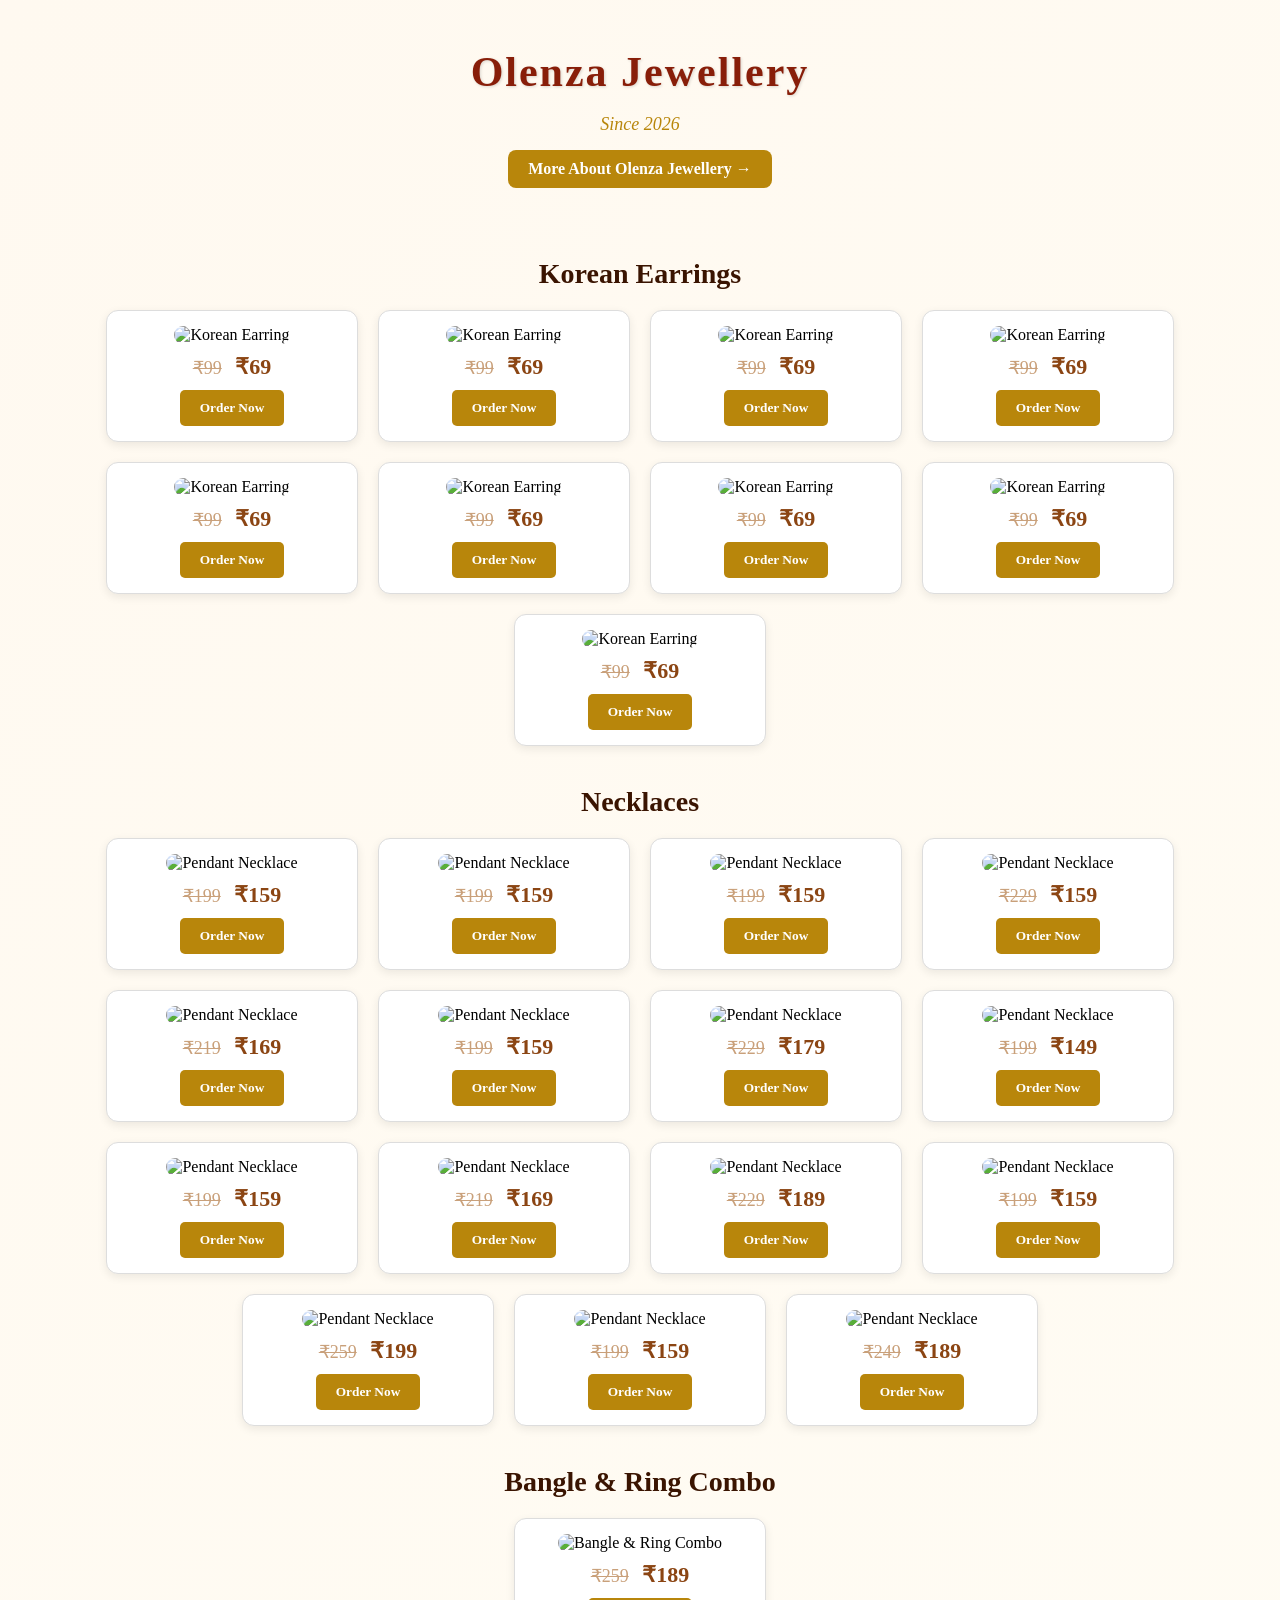
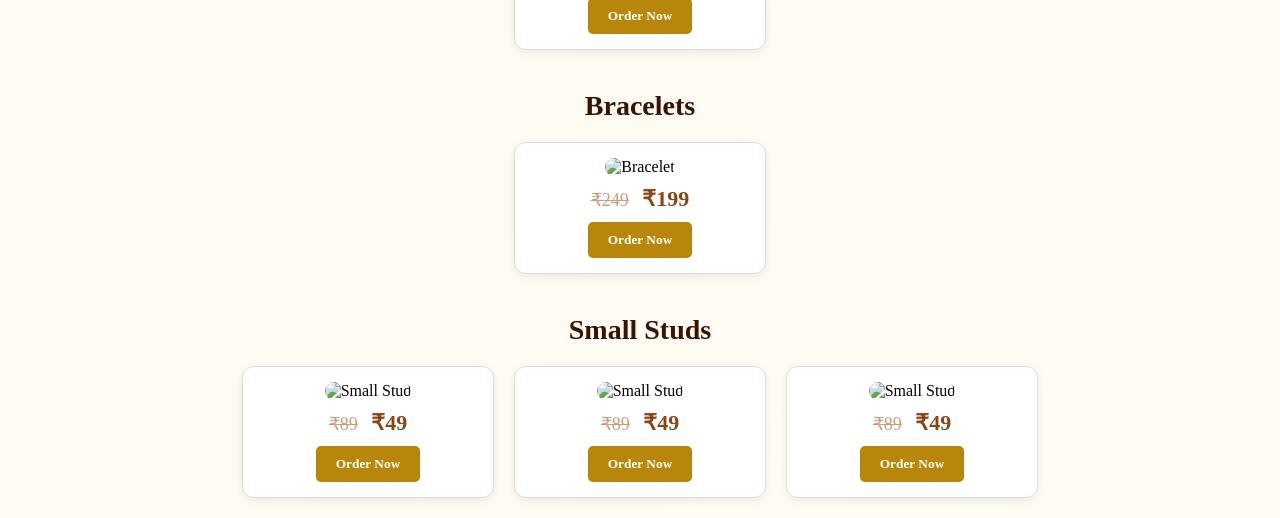
==== index.html @ 03bffc5a "Add files via upload" ====
<!DOCTYPE html>
<html>
<head>
    <title>Olenza Jewellery</title>
    <link rel="stylesheet" href="style.css">
</head>
<body>
    <h1 class="brand-name">Olenza Jewellery</h1>
    <p class="since">Since 2026 </p>

<a href="about.html" class="about-btn">
    More About Olenza Jewellery →
</a>

<h2 class="section-title">Korean Earrings</h2>

<div class="products">

    <div class="product">
    <img src="images/earring 1.jpeg" alt="Korean Earring">
    <p><del>₹99</del> ₹69</p>
    <a href="https://wa.me/919745901972?text=Hi%20Olenza%20Jewellery,%20I%20would%20like%20to%20order%20a%20product%20from%20your%20page." target="_blank">
    <button>Order Now</button>
</a>
</div>

    <div class="product">
    <img src="images/earring 2.jpeg" alt="Korean Earring">
    <p><del>₹99</del> ₹69</p>
   <a href="https://wa.me/919745901972?text=Hi%20Olenza%20Jewellery,%20I%20would%20like%20to%20order%20a%20product%20from%20your%20page." target="_blank">
        <button>Order Now</button>
    </a>
</div>

    <div class="product">
    <img src="images/earring 3.jpeg" alt="Korean Earring">
    <p><del>₹99</del> ₹69</p>
   <a href="https://wa.me/919745901972?text=Hi%20Olenza%20Jewellery,%20I%20would%20like%20to%20order%20a%20product%20from%20your%20page." target="_blank">
    <button>Order Now</button>
</a>
</div>

    <div class="product">
    <img src="images/earring 4.jpeg" alt="Korean Earring">
    <p><del>₹99</del> ₹69</p>
    <a href="https://wa.me/919745901972?text=Hi%20Olenza%20Jewellery,%20I%20would%20like%20to%20order%20a%20product%20from%20your%20page." target="_blank">
        <button>Order Now</button>
    </a>
</div>

   <div class="product">
    <img src="images/earring 5.jpeg" alt="Korean Earring">
    <p><del>₹99</del> ₹69</p>
    <a href="https://wa.me/919745901972?text=Hi%20Olenza%20Jewellery,%20I%20would%20like%20to%20order%20a%20product%20from%20your%20page." target="_blank">
        <button>Order Now</button>
    </a>
</div>
<div class="product">
    <img src="images/earring 6.jpeg" alt="Korean Earring">
    <p><del>₹99</del> ₹69</p>
    <a href="https://wa.me/919745901972?text=Hi%20Olenza%20Jewellery,%20I%20would%20like%20to%20order%20a%20product%20from%20your%20page." target="_blank">
        <button>Order Now</button>
    </a>
</div>

<div class="product">
    <img src="images/earring 7.jpeg" alt="Korean Earring">
    <p><del>₹99</del> ₹69</p>
    <a href="https://wa.me/919745901972?text=Hi%20Olenza%20Jewellery,%20I%20would%20like%20to%20order%20a%20product%20from%20your%20page." target="_blank">
        <button>Order Now</button>
    </a>
</div>

<div class="product">
    <img src="images/earring 8.jpeg" alt="Korean Earring">
    <p><del>₹99</del> ₹69</p>
    <a href="https://wa.me/919745901972?text=Hi%20Olenza%20Jewellery,%20I%20would%20like%20to%20order%20a%20product%20from%20your%20page." target="_blank">
        <button>Order Now</button>
    </a>
</div>

<div class="product">
    <img src="images/earring 9.jpeg" alt="Korean Earring">
    <p><del>₹99</del> ₹69</p>
    <a href="https://wa.me/919745901972?text=Hi%20Olenza%20Jewellery,%20I%20would%20like%20to%20order%20a%20product%20from%20your%20page." target="_blank">
        <button>Order Now</button>
    </a>
</div>

</div>

<h2 class="section-title">Necklaces</h2>

<div class="products">

    <div class="product">
    <img src="images/necklace1.jpeg" alt="Pendant Necklace">
    <p><del>₹199</del> ₹159</p>
    <a href="https://wa.me/919745901972?text=Hi%20Olenza%20Jewellery,%20I%20would%20like%20to%20order%20a%20product%20from%20your%20page." target="_blank">
        <button>Order Now</button>
    </a>
</div>

<div class="product">
    <img src="images/necklace2.jpeg" alt="Pendant Necklace">
    <p><del>₹199</del> ₹159</p>
    <a href="https://wa.me/919745901972?text=Hi%20Olenza%20Jewellery,%20I%20would%20like%20to%20order%20a%20product%20from%20your%20page." target="_blank">
        <button>Order Now</button>
    </a>
</div>

<div class="product">
    <img src="images/necklace3.jpeg" alt="Pendant Necklace">
    <p><del>₹199</del> ₹159</p>
    <a href="https://wa.me/919745901972?text=Hi%20Olenza%20Jewellery,%20I%20would%20like%20to%20order%20a%20product%20from%20your%20page." target="_blank">
        <button>Order Now</button>
    </a>
</div>

<div class="product">
    <img src="images/necklace4.jpeg" alt="Pendant Necklace">
    <p><del>₹229</del> ₹159</p>
    <a href="https://wa.me/919745901972?text=Hi%20Olenza%20Jewellery,%20I%20would%20like%20to%20order%20a%20product%20from%20your%20page." target="_blank">
        <button>Order Now</button>
    </a>
</div>

<div class="product">
    <img src="images/necklace5.jpeg" alt="Pendant Necklace">
    <p><del>₹219</del> ₹169</p>
    <a href="https://wa.me/919745901972?text=Hi%20Olenza%20Jewellery,%20I%20would%20like%20to%20order%20a%20product%20from%20your%20page." target="_blank">
        <button>Order Now</button>
    </a>
</div>

<div class="product">
    <img src="images/necklace6.jpeg" alt="Pendant Necklace">
    <p><del>₹199</del> ₹159</p>
    <a href="https://wa.me/919745901972?text=Hi%20Olenza%20Jewellery,%20I%20would%20like%20to%20order%20a%20product%20from%20your%20page." target="_blank">
        <button>Order Now</button>
    </a>
</div>

<div class="product">
    <img src="images/necklace7.jpeg" alt="Pendant Necklace">
    <p><del>₹229</del> ₹179</p>
    <a href="https://wa.me/919745901972?text=Hi%20Olenza%20Jewellery,%20I%20would%20like%20to%20order%20a%20product%20from%20your%20page." target="_blank">
        <button>Order Now</button>
    </a>
</div>

<div class="product">
    <img src="images/necklace8.jpeg" alt="Pendant Necklace">
    <p><del>₹199</del> ₹149</p>
    <a href="https://wa.me/919745901972?text=Hi%20Olenza%20Jewellery,%20I%20would%20like%20to%20order%20a%20product%20from%20your%20page." target="_blank">
        <button>Order Now</button>
    </a>
</div>

<div class="product">
    <img src="images/necklace9.jpeg" alt="Pendant Necklace">
    <p><del>₹199</del> ₹159</p>
    <a href="https://wa.me/919745901972?text=Hi%20Olenza%20Jewellery,%20I%20would%20like%20to%20order%20a%20product%20from%20your%20page." target="_blank">
        <button>Order Now</button>
    </a>
</div>

<div class="product">
    <img src="images/necklace10.jpeg" alt="Pendant Necklace">
    <p><del>₹219</del> ₹169</p>
    <a href="https://wa.me/919745901972?text=Hi%20Olenza%20Jewellery,%20I%20would%20like%20to%20order%20a%20product%20from%20your%20page." target="_blank">
        <button>Order Now</button>
    </a>
</div>
<div class="product">
    <img src="images/necklace11.jpeg" alt="Pendant Necklace">
    <p><del>₹229</del> ₹189</p>
    <a href="https://wa.me/919745901972?text=Hi,%20I%20would%20like%20to%20place%20an%20order." target="_blank">
        <button>Order Now</button>
    </a>
</div>
<div class="product">
    <img src="images/necklace12.jpeg" alt="Pendant Necklace">
    <p><del>₹199</del> ₹159</p>
    <a href="https://wa.me/919745901972?text=Hi,%20I%20would%20like%20to%20place%20an%20order." target="_blank">
        <button>Order Now</button>
    </a>
</div>
<div class="product">
    <img src="images/necklace13.jpeg" alt="Pendant Necklace">
    <p><del>₹259</del> ₹199</p>
    <a href="https://wa.me/919745901972?text=Hi,%20I%20would%20like%20to%20place%20an%20order." target="_blank">
        <button>Order Now</button>
    </a>
</div>
<div class="product">
    <img src="images/necklace14.jpeg" alt="Pendant Necklace">
    <p><del>₹199</del> ₹159</p>
    <a href="https://wa.me/919745901972?text=Hi,%20I%20would%20like%20to%20place%20an%20order." target="_blank">
        <button>Order Now</button>
    </a>
</div>
<div class="product">
    <img src="images/necklace15.jpeg" alt="Pendant Necklace">
    <p><del>₹249</del> ₹189</p>
    <a href="https://wa.me/919745901972?text=Hi,%20I%20would%20like%20to%20place%20an%20order." target="_blank">
        <button>Order Now</button>
    </a>
</div>
</div>
<h2 class="section-title">Bangle & Ring Combo</h2>

<div class="products">

    <div class="product">
        <img src="images/brcombo.jpeg" alt="Bangle & Ring Combo">
        <p><del>₹259</del> ₹189</p>
        <a href="https://wa.me/919745901972?text=Hi%20Olenza%20Jewellery,%20I%20would%20like%20to%20order%20a%20product%20from%20your%20page." target="_blank">
            <button>Order Now</button>
        </a>
    </div>
</div>
<h2 class="section-title">Bracelets</h2>

<div class="products">

    <div class="product">
        <img src="images/bracelet1.jpeg" alt="Bracelet">
        <p><del>₹249</del> ₹199</p>
        <a href="https://wa.me/919745901972?text=Hi%20Olenza%20Jewellery,%20I%20would%20like%20to%20order%20a%20product%20from%20your%20page." target="_blank">
            <button>Order Now</button>
        </a>
    </div>

</div>
<h2 class="section-title">Small Studs</h2>

<div class="products">

    <div class="product">
        <img src="images/smallstud1.jpeg" alt="Small Stud">
        <p><del>₹89</del> ₹49</p>
        <a href="https://wa.me/919745901972?text=Hi%20Olenza%20Jewellery,%20I%20would%20like%20to%20order%20a%20product%20from%20your%20page." target="_blank">
            <button>Order Now</button>
        </a>
    </div>

    <div class="product">
        <img src="images/smallstud2.jpeg" alt="Small Stud">
        <p><del>₹89</del> ₹49</p>
        <a href="https://wa.me/919745901972?text=Hi%20Olenza%20Jewellery,%20I%20would%20like%20to%20order%20a%20product%20from%20your%20page." target="_blank">
            <button>Order Now</button>
        </a>
    </div>

    <div class="product">
        <img src="images/smallstud3.jpeg" alt="Small Stud">
        <p><del>₹89</del> ₹49</p>
        <a href="https://wa.me/919745901972?text=Hi%20Olenza%20Jewellery,%20I%20would%20like%20to%20order%20a%20product%20from%20your%20page." target="_blank">
            <button>Order Now</button>
        </a>
    </div>

</div>
</body>
</html>
---- style.css ----
body{
    font-family: "Bodoni MT", "Times New Roman", serif;
    text-align: center;
    margin: 0;
    padding: 20px;

    background: linear-gradient(-45deg, #fffaf7, #fff7fb, #fffdf5, #fff9f0);
    background-size: 400% 400%;
    animation: gradientBG 10s ease infinite;
}

@keyframes gradientBG{
    0%{background-position:0% 50%;}
    50%{background-position:100% 50%;}
    100%{background-position:0% 50%;}
}

.brand-name{
    font-family: "Bodoni MT", "Times New Roman", serif;
    font-size: 42px;
    color: #881e09;
    margin-bottom: 10px;
    letter-spacing: 2px;
    text-shadow: 1px 1px 3px rgba(0,0,0,0.15);
}

.since{
    font-size: 18px;
    color: #b8860b;
    margin-bottom: 15px;
    font-style: italic;
}

.about-btn{
    display: inline-block;
    background: #b8860b;
    color: white;
    padding: 10px 20px;
    border-radius: 8px;
    text-decoration: none;
    margin-bottom: 30px;
    font-weight: bold;
}

.about-btn:hover{
    background: #9c7209;
}

.section-title{
    width: 100%;
    text-align: center;
    margin-top: 40px;
    margin-bottom: 20px;
    clear: both;

    font-family: "Bodoni MT", "Times New Roman", serif;
    color: #3a1401;
    font-size: 28px;
}

.products{
    display: flex;
    flex-wrap: wrap;
    justify-content: center;
    gap: 20px;
}

.product{
    width: 220px;
    background: white;
    border: 1px solid #ddd;
    border-radius: 12px;
    padding: 15px;
    box-shadow: 0 3px 10px rgba(0,0,0,0.08);
}

.product img{
    width: 100%;
    border-radius: 10px;
}

.product img:hover{
    transform: scale(1.03);
    transition: 0.3s;
}

/* Offer Price */
.product p{
    margin: 10px 0;
    font-size: 22px;
    font-weight: bold;
    color: #8b4513;
}

/* Original Price */
.product del{
    color: #c9a07a;
    font-size: 18px;
    font-weight: normal;
    margin-right: 8px;
}

button{
    background: #b8860b;
    color: white;
    border: none;
    padding: 10px 20px;
    border-radius: 5px;
    cursor: pointer;
    font-weight: bold;
    font-family: "Bodoni MT", "Times New Roman", serif;
}

button:hover{
    background: #9c7209;
}

@media (max-width: 768px){
    .product{
        width: 45%;
        padding: 10px;
    }

    .brand-name{
        font-size: 32px;
    }

    .section-title{
        font-size: 24px;
    }

    .since{
        font-size: 16px;
    }
}
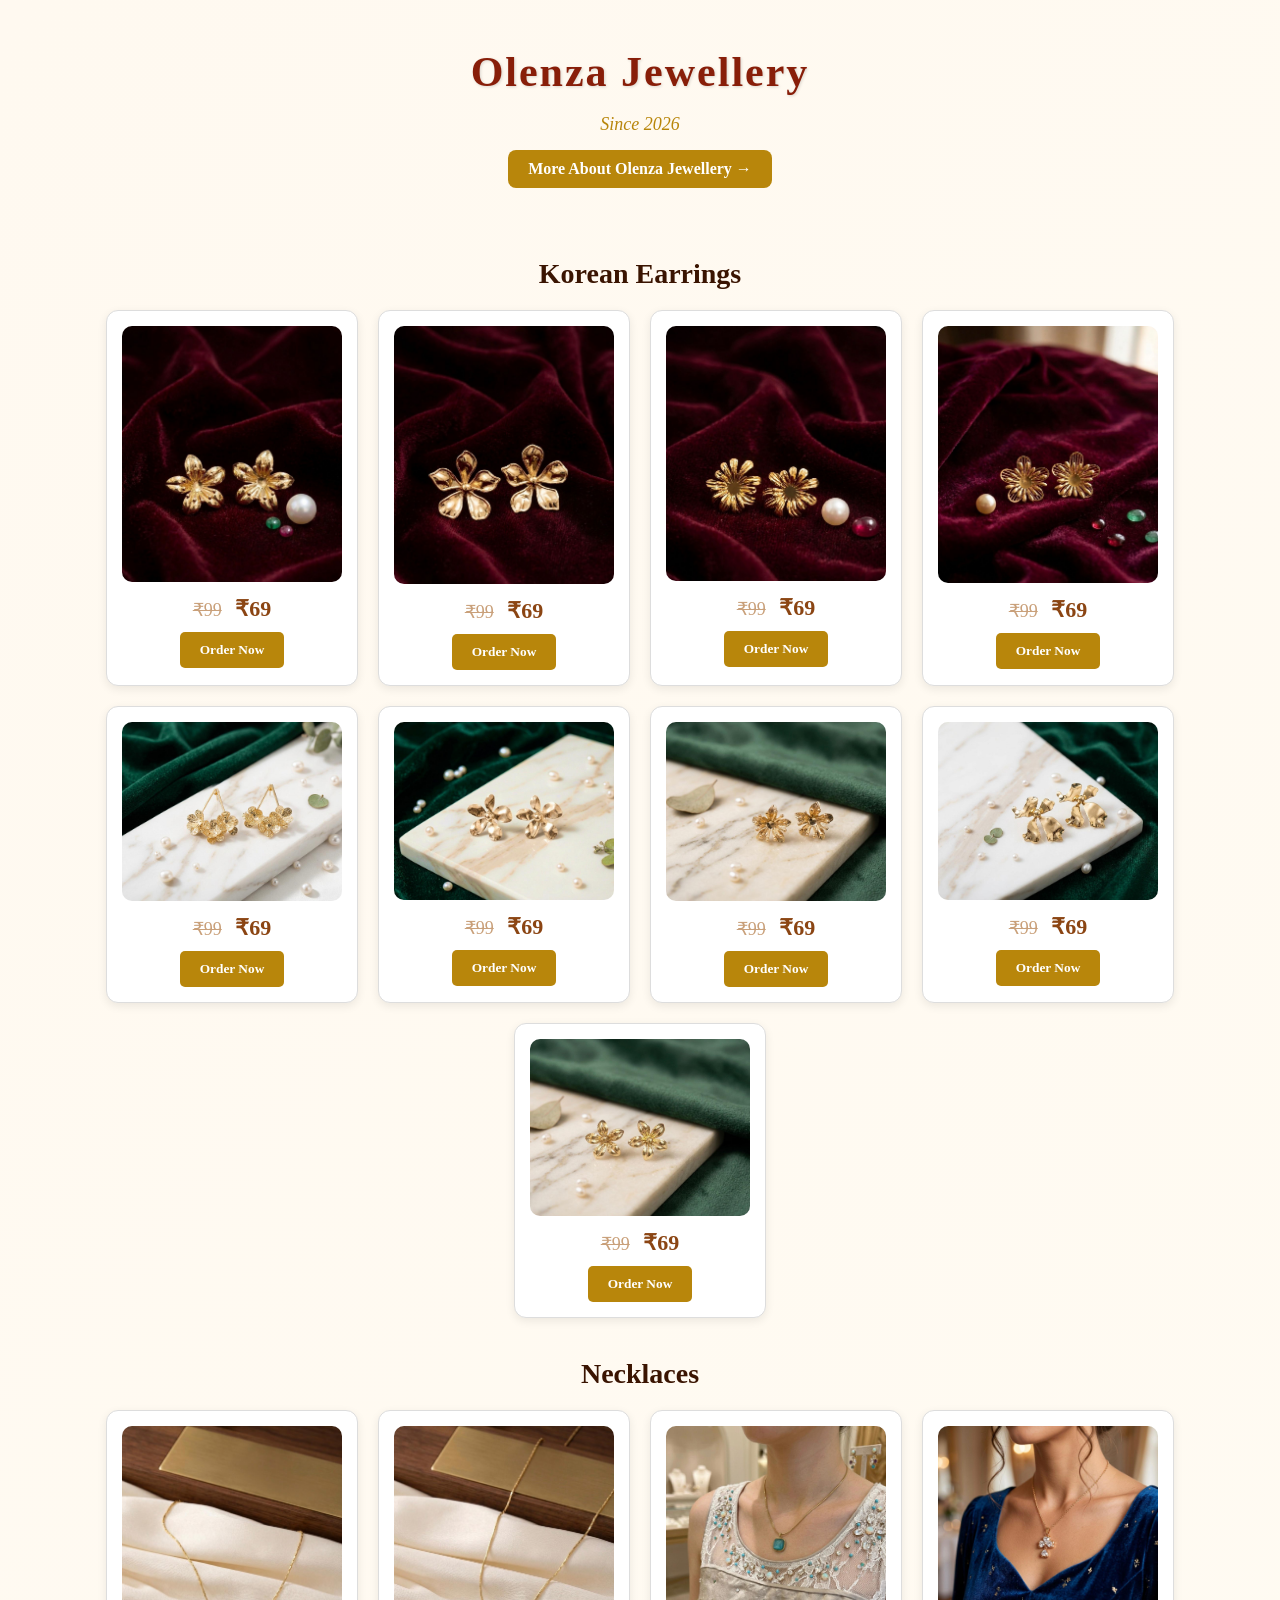
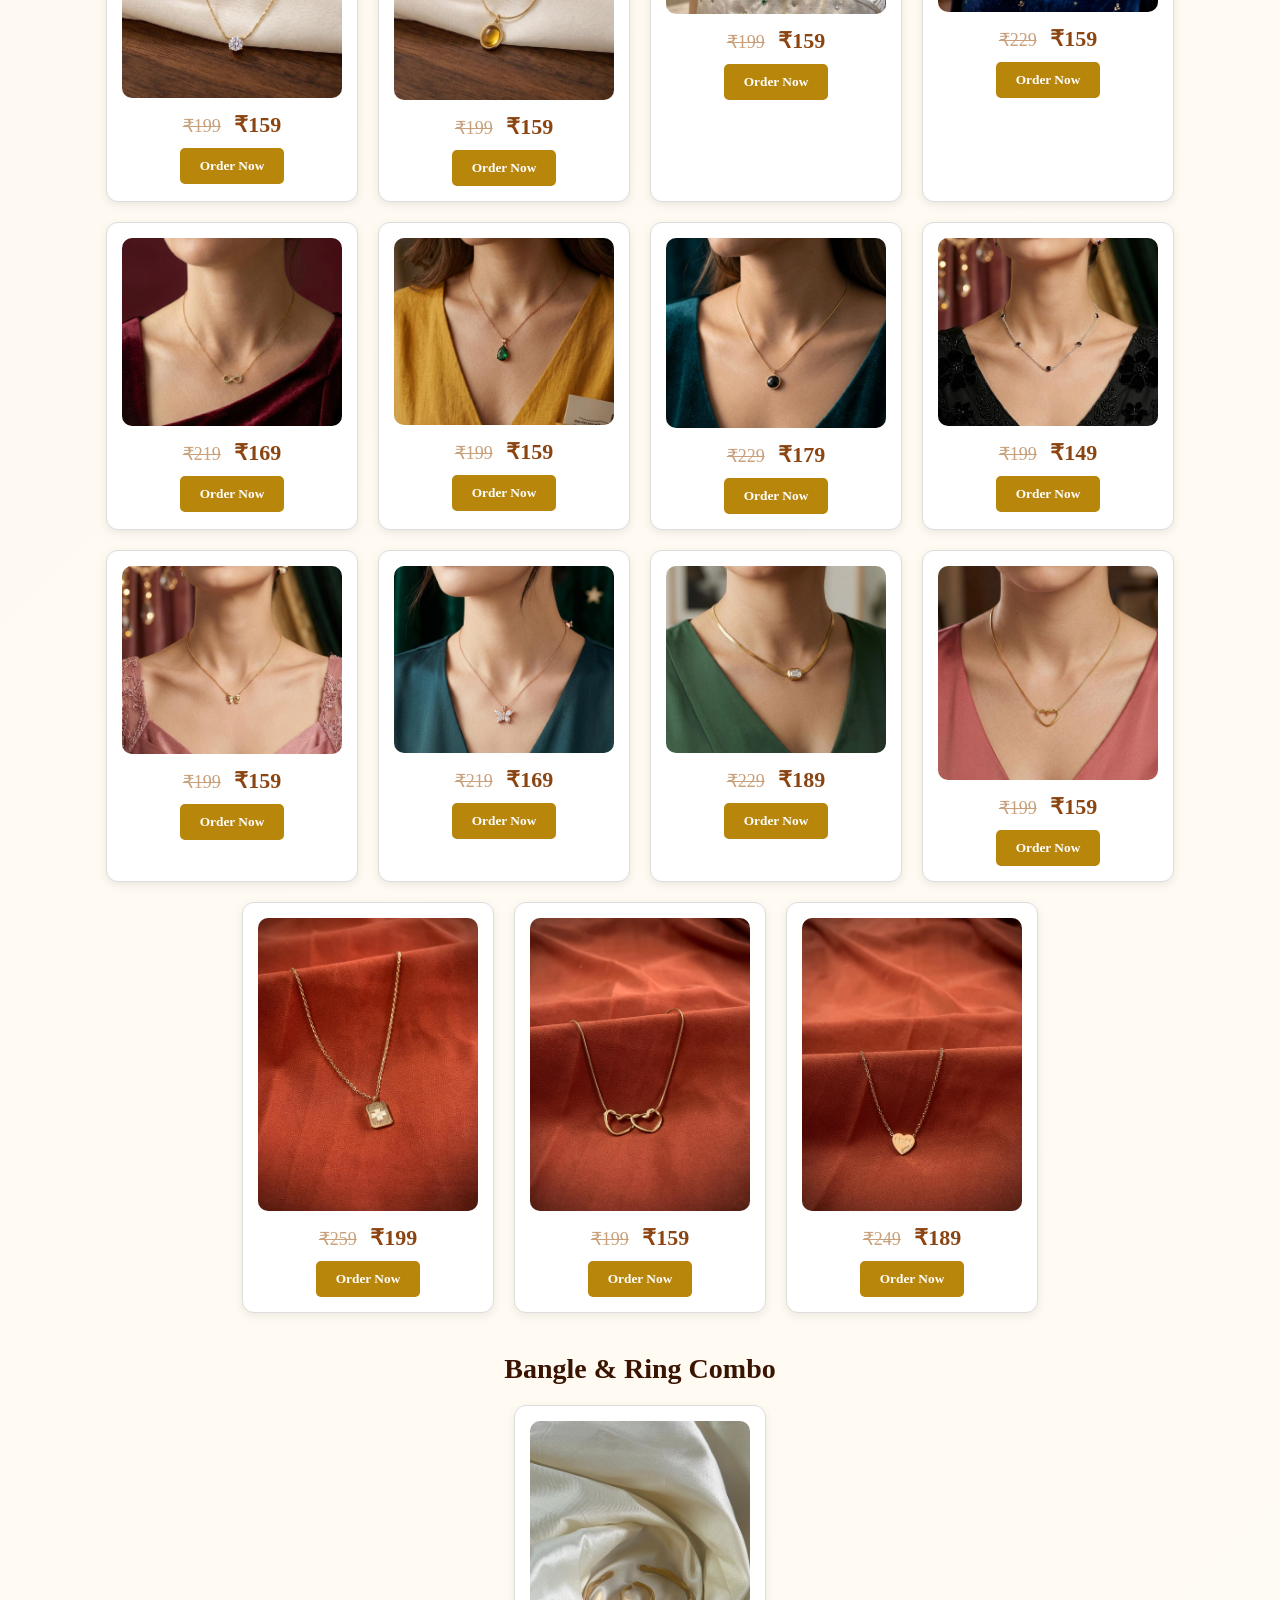
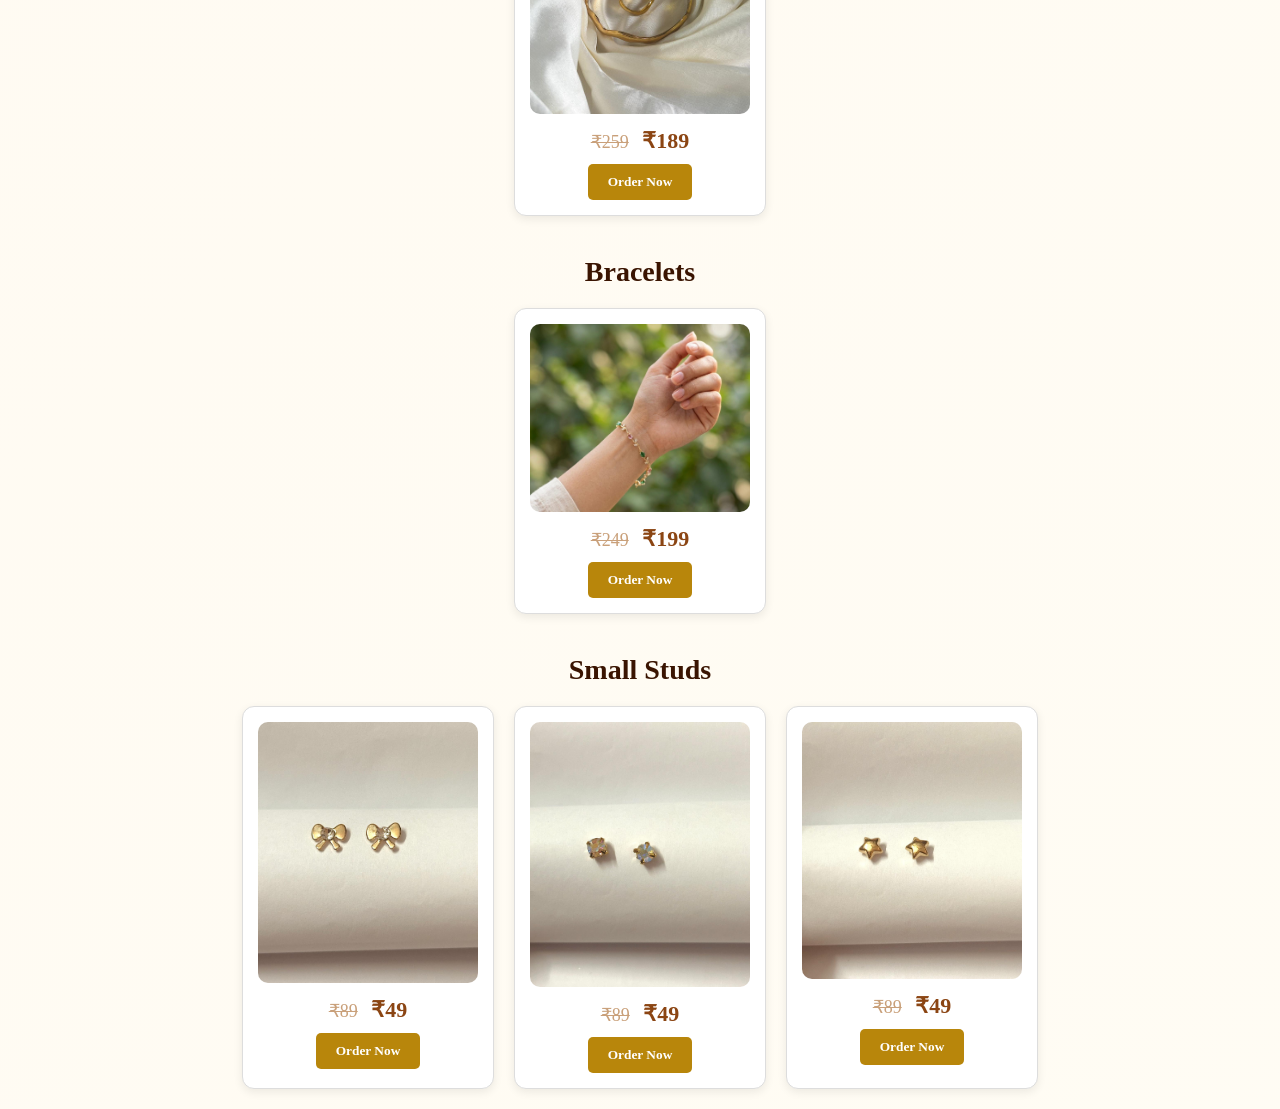
==== commit 5b1a6cbf: "Add files via upload" ====
--- a/index.html
+++ b/index.html
@@ -17,7 +17,7 @@
 <div class="products">
 
     <div class="product">
-    <img src="images/earring 1.jpeg" alt="Korean Earring">
+    <img src="earring 1.jpeg" alt="Korean Earring">
     <p><del>₹99</del> ₹69</p>
     <a href="https://wa.me/919745901972?text=Hi%20Olenza%20Jewellery,%20I%20would%20like%20to%20order%20a%20product%20from%20your%20page." target="_blank">
     <button>Order Now</button>
@@ -25,7 +25,7 @@
 </div>
 
     <div class="product">
-    <img src="images/earring 2.jpeg" alt="Korean Earring">
+    <img src="earring 2.jpeg" alt="Korean Earring">
     <p><del>₹99</del> ₹69</p>
    <a href="https://wa.me/919745901972?text=Hi%20Olenza%20Jewellery,%20I%20would%20like%20to%20order%20a%20product%20from%20your%20page." target="_blank">
         <button>Order Now</button>
@@ -33,7 +33,7 @@
 </div>
 
     <div class="product">
-    <img src="images/earring 3.jpeg" alt="Korean Earring">
+    <img src="earring 3.jpeg" alt="Korean Earring">
     <p><del>₹99</del> ₹69</p>
    <a href="https://wa.me/919745901972?text=Hi%20Olenza%20Jewellery,%20I%20would%20like%20to%20order%20a%20product%20from%20your%20page." target="_blank">
     <button>Order Now</button>
@@ -41,7 +41,7 @@
 </div>
 
     <div class="product">
-    <img src="images/earring 4.jpeg" alt="Korean Earring">
+    <img src="earring 4.jpeg" alt="Korean Earring">
     <p><del>₹99</del> ₹69</p>
     <a href="https://wa.me/919745901972?text=Hi%20Olenza%20Jewellery,%20I%20would%20like%20to%20order%20a%20product%20from%20your%20page." target="_blank">
         <button>Order Now</button>
@@ -49,38 +49,38 @@
 </div>
 
    <div class="product">
-    <img src="images/earring 5.jpeg" alt="Korean Earring">
-    <p><del>₹99</del> ₹69</p>
-    <a href="https://wa.me/919745901972?text=Hi%20Olenza%20Jewellery,%20I%20would%20like%20to%20order%20a%20product%20from%20your%20page." target="_blank">
-        <button>Order Now</button>
-    </a>
-</div>
-<div class="product">
-    <img src="images/earring 6.jpeg" alt="Korean Earring">
-    <p><del>₹99</del> ₹69</p>
-    <a href="https://wa.me/919745901972?text=Hi%20Olenza%20Jewellery,%20I%20would%20like%20to%20order%20a%20product%20from%20your%20page." target="_blank">
-        <button>Order Now</button>
-    </a>
-</div>
-
-<div class="product">
-    <img src="images/earring 7.jpeg" alt="Korean Earring">
-    <p><del>₹99</del> ₹69</p>
-    <a href="https://wa.me/919745901972?text=Hi%20Olenza%20Jewellery,%20I%20would%20like%20to%20order%20a%20product%20from%20your%20page." target="_blank">
-        <button>Order Now</button>
-    </a>
-</div>
-
-<div class="product">
-    <img src="images/earring 8.jpeg" alt="Korean Earring">
-    <p><del>₹99</del> ₹69</p>
-    <a href="https://wa.me/919745901972?text=Hi%20Olenza%20Jewellery,%20I%20would%20like%20to%20order%20a%20product%20from%20your%20page." target="_blank">
-        <button>Order Now</button>
-    </a>
-</div>
-
-<div class="product">
-    <img src="images/earring 9.jpeg" alt="Korean Earring">
+    <img src="earring 5.jpeg" alt="Korean Earring">
+    <p><del>₹99</del> ₹69</p>
+    <a href="https://wa.me/919745901972?text=Hi%20Olenza%20Jewellery,%20I%20would%20like%20to%20order%20a%20product%20from%20your%20page." target="_blank">
+        <button>Order Now</button>
+    </a>
+</div>
+<div class="product">
+    <img src="earring 6.jpeg" alt="Korean Earring">
+    <p><del>₹99</del> ₹69</p>
+    <a href="https://wa.me/919745901972?text=Hi%20Olenza%20Jewellery,%20I%20would%20like%20to%20order%20a%20product%20from%20your%20page." target="_blank">
+        <button>Order Now</button>
+    </a>
+</div>
+
+<div class="product">
+    <img src="earring 7.jpeg" alt="Korean Earring">
+    <p><del>₹99</del> ₹69</p>
+    <a href="https://wa.me/919745901972?text=Hi%20Olenza%20Jewellery,%20I%20would%20like%20to%20order%20a%20product%20from%20your%20page." target="_blank">
+        <button>Order Now</button>
+    </a>
+</div>
+
+<div class="product">
+    <img src="earring 8.jpeg" alt="Korean Earring">
+    <p><del>₹99</del> ₹69</p>
+    <a href="https://wa.me/919745901972?text=Hi%20Olenza%20Jewellery,%20I%20would%20like%20to%20order%20a%20product%20from%20your%20page." target="_blank">
+        <button>Order Now</button>
+    </a>
+</div>
+
+<div class="product">
+    <img src="earring 9.jpeg" alt="Korean Earring">
     <p><del>₹99</del> ₹69</p>
     <a href="https://wa.me/919745901972?text=Hi%20Olenza%20Jewellery,%20I%20would%20like%20to%20order%20a%20product%20from%20your%20page." target="_blank">
         <button>Order Now</button>
@@ -94,31 +94,31 @@
 <div class="products">
 
     <div class="product">
-    <img src="images/necklace1.jpeg" alt="Pendant Necklace">
-    <p><del>₹199</del> ₹159</p>
-    <a href="https://wa.me/919745901972?text=Hi%20Olenza%20Jewellery,%20I%20would%20like%20to%20order%20a%20product%20from%20your%20page." target="_blank">
-        <button>Order Now</button>
-    </a>
-</div>
-
-<div class="product">
-    <img src="images/necklace2.jpeg" alt="Pendant Necklace">
-    <p><del>₹199</del> ₹159</p>
-    <a href="https://wa.me/919745901972?text=Hi%20Olenza%20Jewellery,%20I%20would%20like%20to%20order%20a%20product%20from%20your%20page." target="_blank">
-        <button>Order Now</button>
-    </a>
-</div>
-
-<div class="product">
-    <img src="images/necklace3.jpeg" alt="Pendant Necklace">
-    <p><del>₹199</del> ₹159</p>
-    <a href="https://wa.me/919745901972?text=Hi%20Olenza%20Jewellery,%20I%20would%20like%20to%20order%20a%20product%20from%20your%20page." target="_blank">
-        <button>Order Now</button>
-    </a>
-</div>
-
-<div class="product">
-    <img src="images/necklace4.jpeg" alt="Pendant Necklace">
+    <img src="necklace1.jpeg" alt="Pendant Necklace">
+    <p><del>₹199</del> ₹159</p>
+    <a href="https://wa.me/919745901972?text=Hi%20Olenza%20Jewellery,%20I%20would%20like%20to%20order%20a%20product%20from%20your%20page." target="_blank">
+        <button>Order Now</button>
+    </a>
+</div>
+
+<div class="product">
+    <img src="necklace2.jpeg" alt="Pendant Necklace">
+    <p><del>₹199</del> ₹159</p>
+    <a href="https://wa.me/919745901972?text=Hi%20Olenza%20Jewellery,%20I%20would%20like%20to%20order%20a%20product%20from%20your%20page." target="_blank">
+        <button>Order Now</button>
+    </a>
+</div>
+
+<div class="product">
+    <img src="necklace3.jpeg" alt="Pendant Necklace">
+    <p><del>₹199</del> ₹159</p>
+    <a href="https://wa.me/919745901972?text=Hi%20Olenza%20Jewellery,%20I%20would%20like%20to%20order%20a%20product%20from%20your%20page." target="_blank">
+        <button>Order Now</button>
+    </a>
+</div>
+
+<div class="product">
+    <img src="necklace4.jpeg" alt="Pendant Necklace">
     <p><del>₹229</del> ₹159</p>
     <a href="https://wa.me/919745901972?text=Hi%20Olenza%20Jewellery,%20I%20would%20like%20to%20order%20a%20product%20from%20your%20page." target="_blank">
         <button>Order Now</button>
@@ -126,7 +126,7 @@
 </div>
 
 <div class="product">
-    <img src="images/necklace5.jpeg" alt="Pendant Necklace">
+    <img src="necklace5.jpeg" alt="Pendant Necklace">
     <p><del>₹219</del> ₹169</p>
     <a href="https://wa.me/919745901972?text=Hi%20Olenza%20Jewellery,%20I%20would%20like%20to%20order%20a%20product%20from%20your%20page." target="_blank">
         <button>Order Now</button>
@@ -134,15 +134,15 @@
 </div>
 
 <div class="product">
-    <img src="images/necklace6.jpeg" alt="Pendant Necklace">
-    <p><del>₹199</del> ₹159</p>
-    <a href="https://wa.me/919745901972?text=Hi%20Olenza%20Jewellery,%20I%20would%20like%20to%20order%20a%20product%20from%20your%20page." target="_blank">
-        <button>Order Now</button>
-    </a>
-</div>
-
-<div class="product">
-    <img src="images/necklace7.jpeg" alt="Pendant Necklace">
+    <img src="necklace6.jpeg" alt="Pendant Necklace">
+    <p><del>₹199</del> ₹159</p>
+    <a href="https://wa.me/919745901972?text=Hi%20Olenza%20Jewellery,%20I%20would%20like%20to%20order%20a%20product%20from%20your%20page." target="_blank">
+        <button>Order Now</button>
+    </a>
+</div>
+
+<div class="product">
+    <img src="necklace7.jpeg" alt="Pendant Necklace">
     <p><del>₹229</del> ₹179</p>
     <a href="https://wa.me/919745901972?text=Hi%20Olenza%20Jewellery,%20I%20would%20like%20to%20order%20a%20product%20from%20your%20page." target="_blank">
         <button>Order Now</button>
@@ -150,7 +150,7 @@
 </div>
 
 <div class="product">
-    <img src="images/necklace8.jpeg" alt="Pendant Necklace">
+    <img src="necklace8.jpeg" alt="Pendant Necklace">
     <p><del>₹199</del> ₹149</p>
     <a href="https://wa.me/919745901972?text=Hi%20Olenza%20Jewellery,%20I%20would%20like%20to%20order%20a%20product%20from%20your%20page." target="_blank">
         <button>Order Now</button>
@@ -158,50 +158,50 @@
 </div>
 
 <div class="product">
-    <img src="images/necklace9.jpeg" alt="Pendant Necklace">
-    <p><del>₹199</del> ₹159</p>
-    <a href="https://wa.me/919745901972?text=Hi%20Olenza%20Jewellery,%20I%20would%20like%20to%20order%20a%20product%20from%20your%20page." target="_blank">
-        <button>Order Now</button>
-    </a>
-</div>
-
-<div class="product">
-    <img src="images/necklace10.jpeg" alt="Pendant Necklace">
+    <img src="necklace9.jpeg" alt="Pendant Necklace">
+    <p><del>₹199</del> ₹159</p>
+    <a href="https://wa.me/919745901972?text=Hi%20Olenza%20Jewellery,%20I%20would%20like%20to%20order%20a%20product%20from%20your%20page." target="_blank">
+        <button>Order Now</button>
+    </a>
+</div>
+
+<div class="product">
+    <img src="necklace10.jpeg" alt="Pendant Necklace">
     <p><del>₹219</del> ₹169</p>
     <a href="https://wa.me/919745901972?text=Hi%20Olenza%20Jewellery,%20I%20would%20like%20to%20order%20a%20product%20from%20your%20page." target="_blank">
         <button>Order Now</button>
     </a>
 </div>
 <div class="product">
-    <img src="images/necklace11.jpeg" alt="Pendant Necklace">
+    <img src="necklace11.jpeg" alt="Pendant Necklace">
     <p><del>₹229</del> ₹189</p>
     <a href="https://wa.me/919745901972?text=Hi,%20I%20would%20like%20to%20place%20an%20order." target="_blank">
         <button>Order Now</button>
     </a>
 </div>
 <div class="product">
-    <img src="images/necklace12.jpeg" alt="Pendant Necklace">
-    <p><del>₹199</del> ₹159</p>
-    <a href="https://wa.me/919745901972?text=Hi,%20I%20would%20like%20to%20place%20an%20order." target="_blank">
-        <button>Order Now</button>
-    </a>
-</div>
-<div class="product">
-    <img src="images/necklace13.jpeg" alt="Pendant Necklace">
+    <img src="necklace12.jpeg" alt="Pendant Necklace">
+    <p><del>₹199</del> ₹159</p>
+    <a href="https://wa.me/919745901972?text=Hi,%20I%20would%20like%20to%20place%20an%20order." target="_blank">
+        <button>Order Now</button>
+    </a>
+</div>
+<div class="product">
+    <img src="necklace13.jpeg" alt="Pendant Necklace">
     <p><del>₹259</del> ₹199</p>
     <a href="https://wa.me/919745901972?text=Hi,%20I%20would%20like%20to%20place%20an%20order." target="_blank">
         <button>Order Now</button>
     </a>
 </div>
 <div class="product">
-    <img src="images/necklace14.jpeg" alt="Pendant Necklace">
-    <p><del>₹199</del> ₹159</p>
-    <a href="https://wa.me/919745901972?text=Hi,%20I%20would%20like%20to%20place%20an%20order." target="_blank">
-        <button>Order Now</button>
-    </a>
-</div>
-<div class="product">
-    <img src="images/necklace15.jpeg" alt="Pendant Necklace">
+    <img src="necklace14.jpeg" alt="Pendant Necklace">
+    <p><del>₹199</del> ₹159</p>
+    <a href="https://wa.me/919745901972?text=Hi,%20I%20would%20like%20to%20place%20an%20order." target="_blank">
+        <button>Order Now</button>
+    </a>
+</div>
+<div class="product">
+    <img src="necklace15.jpeg" alt="Pendant Necklace">
     <p><del>₹249</del> ₹189</p>
     <a href="https://wa.me/919745901972?text=Hi,%20I%20would%20like%20to%20place%20an%20order." target="_blank">
         <button>Order Now</button>
@@ -213,7 +213,7 @@
 <div class="products">
 
     <div class="product">
-        <img src="images/brcombo.jpeg" alt="Bangle & Ring Combo">
+        <img src="brcombo.jpeg" alt="Bangle & Ring Combo">
         <p><del>₹259</del> ₹189</p>
         <a href="https://wa.me/919745901972?text=Hi%20Olenza%20Jewellery,%20I%20would%20like%20to%20order%20a%20product%20from%20your%20page." target="_blank">
             <button>Order Now</button>
@@ -225,7 +225,7 @@
 <div class="products">
 
     <div class="product">
-        <img src="images/bracelet1.jpeg" alt="Bracelet">
+        <img src="bracelet1.jpeg" alt="Bracelet">
         <p><del>₹249</del> ₹199</p>
         <a href="https://wa.me/919745901972?text=Hi%20Olenza%20Jewellery,%20I%20would%20like%20to%20order%20a%20product%20from%20your%20page." target="_blank">
             <button>Order Now</button>
@@ -238,7 +238,7 @@
 <div class="products">
 
     <div class="product">
-        <img src="images/smallstud1.jpeg" alt="Small Stud">
+        <img src="smallstud1.jpeg" alt="Small Stud">
         <p><del>₹89</del> ₹49</p>
         <a href="https://wa.me/919745901972?text=Hi%20Olenza%20Jewellery,%20I%20would%20like%20to%20order%20a%20product%20from%20your%20page." target="_blank">
             <button>Order Now</button>
@@ -246,7 +246,7 @@
     </div>
 
     <div class="product">
-        <img src="images/smallstud2.jpeg" alt="Small Stud">
+        <img src="smallstud2.jpeg" alt="Small Stud">
         <p><del>₹89</del> ₹49</p>
         <a href="https://wa.me/919745901972?text=Hi%20Olenza%20Jewellery,%20I%20would%20like%20to%20order%20a%20product%20from%20your%20page." target="_blank">
             <button>Order Now</button>
@@ -254,7 +254,7 @@
     </div>
 
     <div class="product">
-        <img src="images/smallstud3.jpeg" alt="Small Stud">
+        <img src="smallstud3.jpeg" alt="Small Stud">
         <p><del>₹89</del> ₹49</p>
         <a href="https://wa.me/919745901972?text=Hi%20Olenza%20Jewellery,%20I%20would%20like%20to%20order%20a%20product%20from%20your%20page." target="_blank">
             <button>Order Now</button>
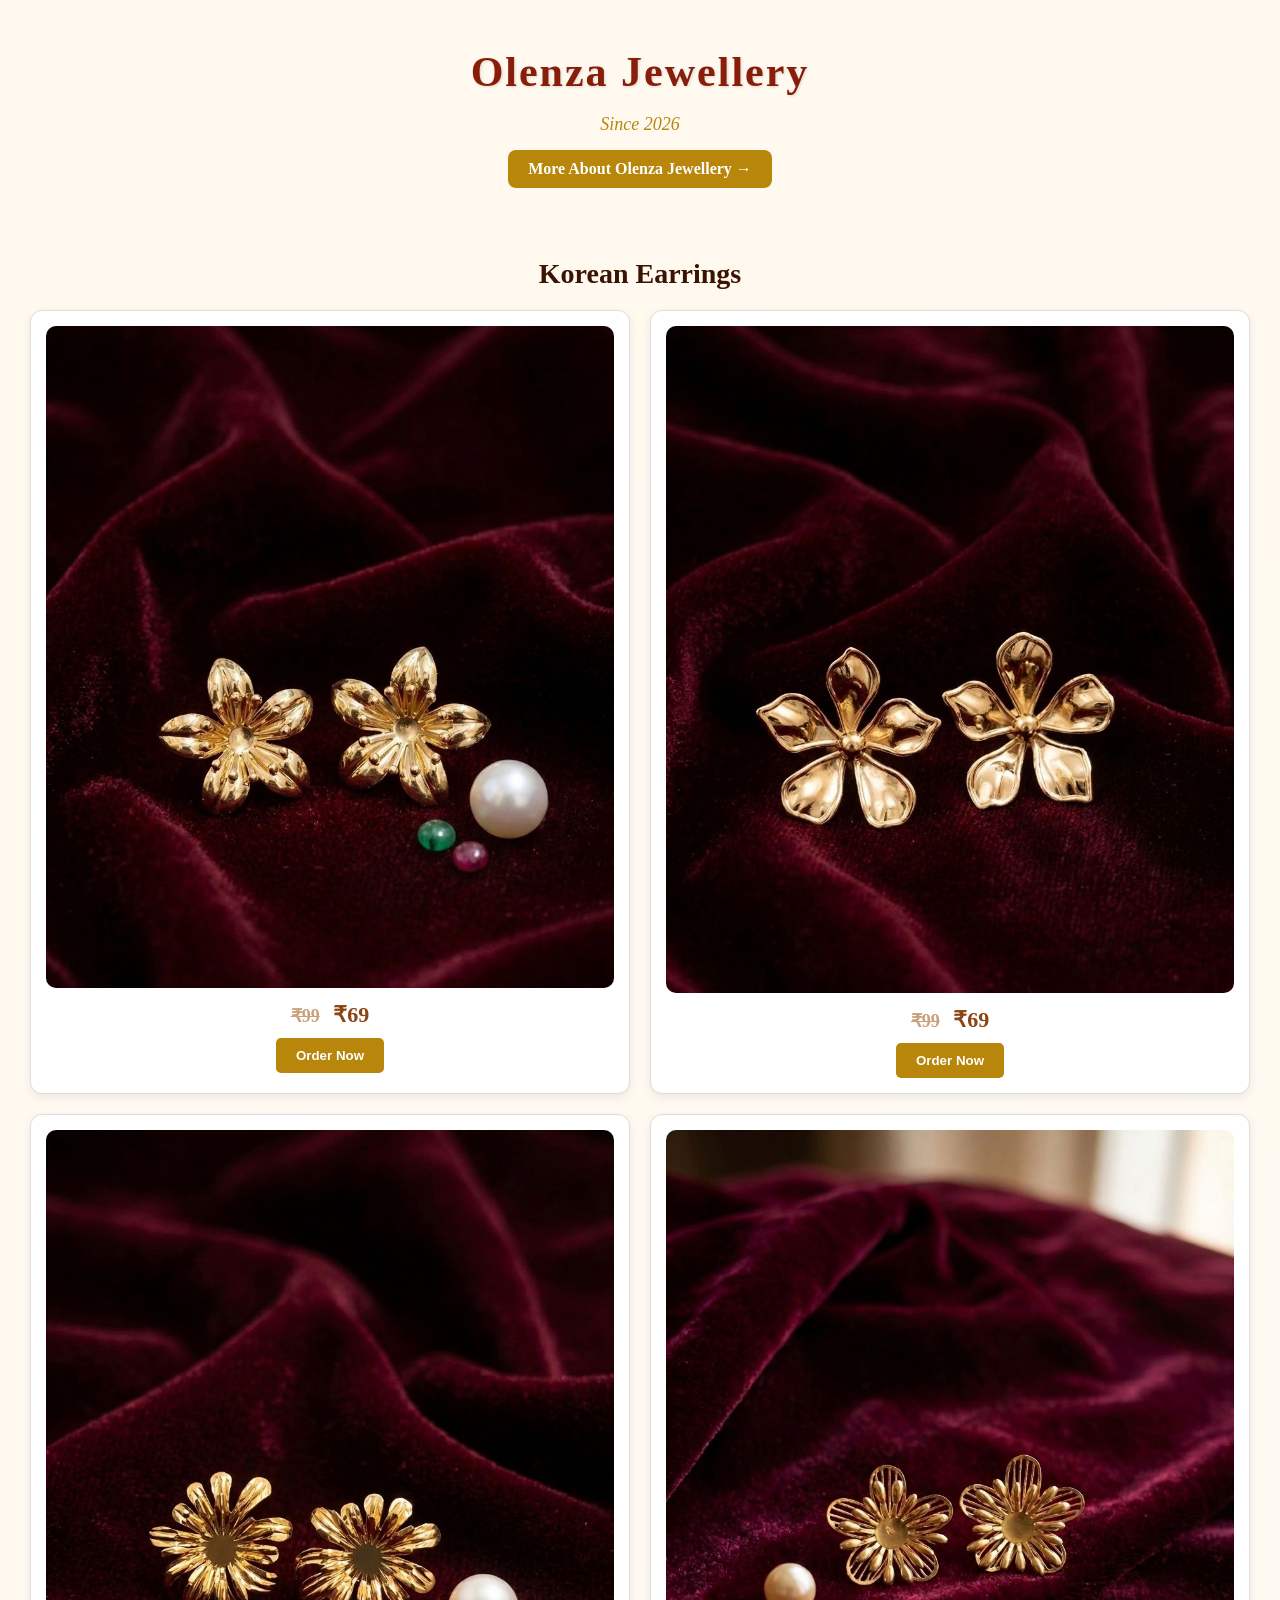
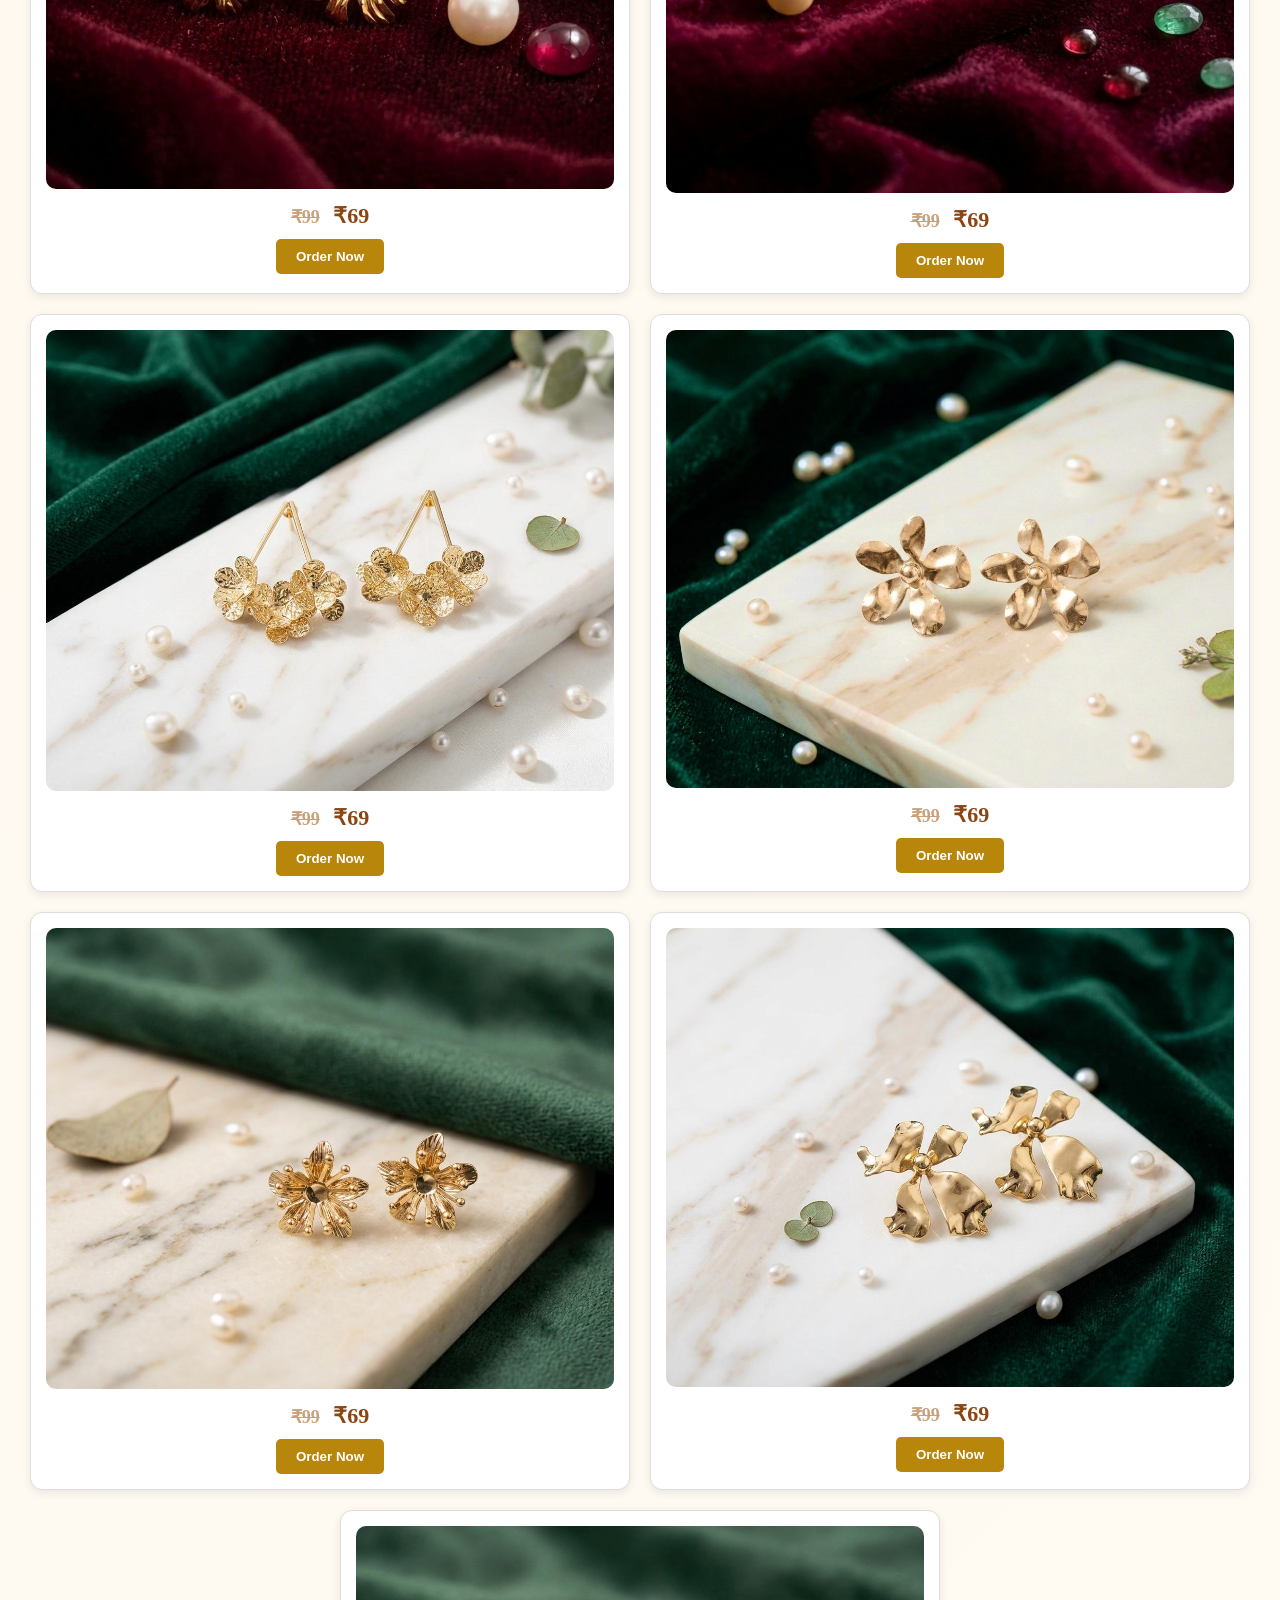
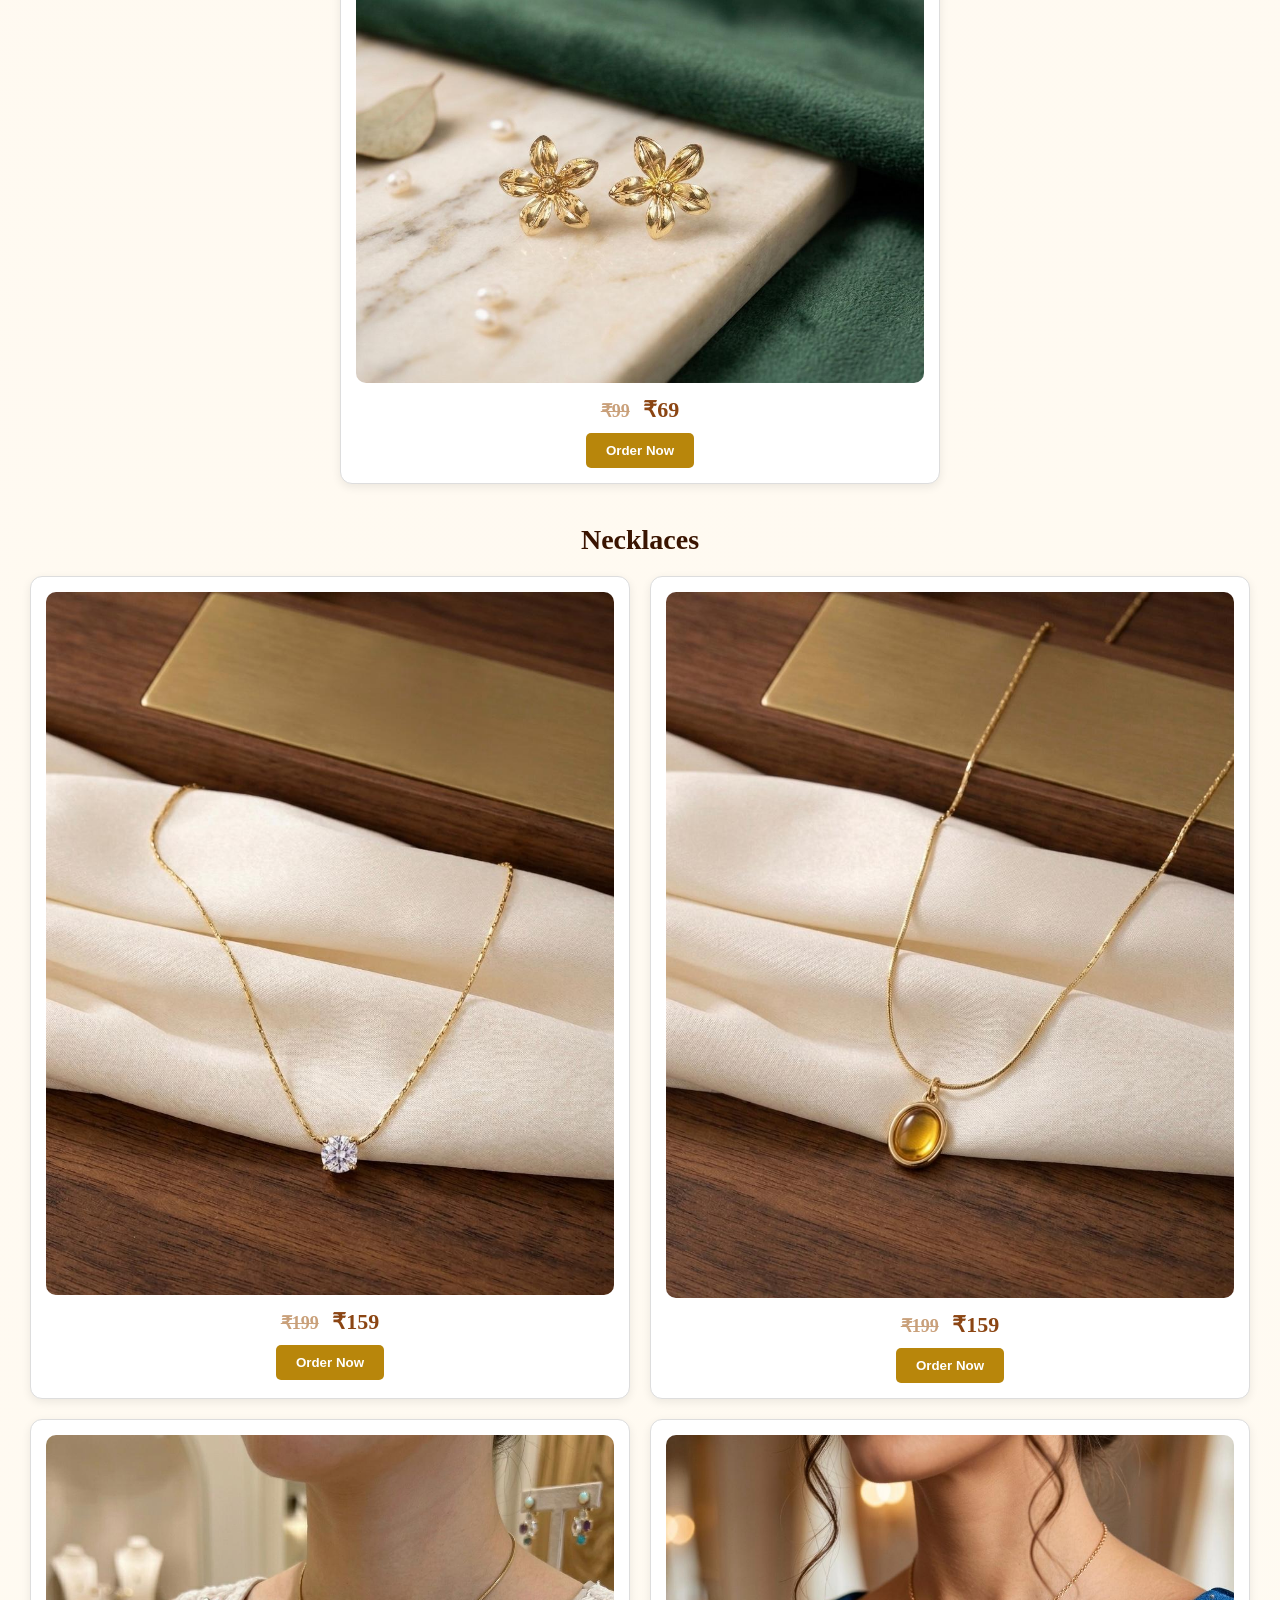
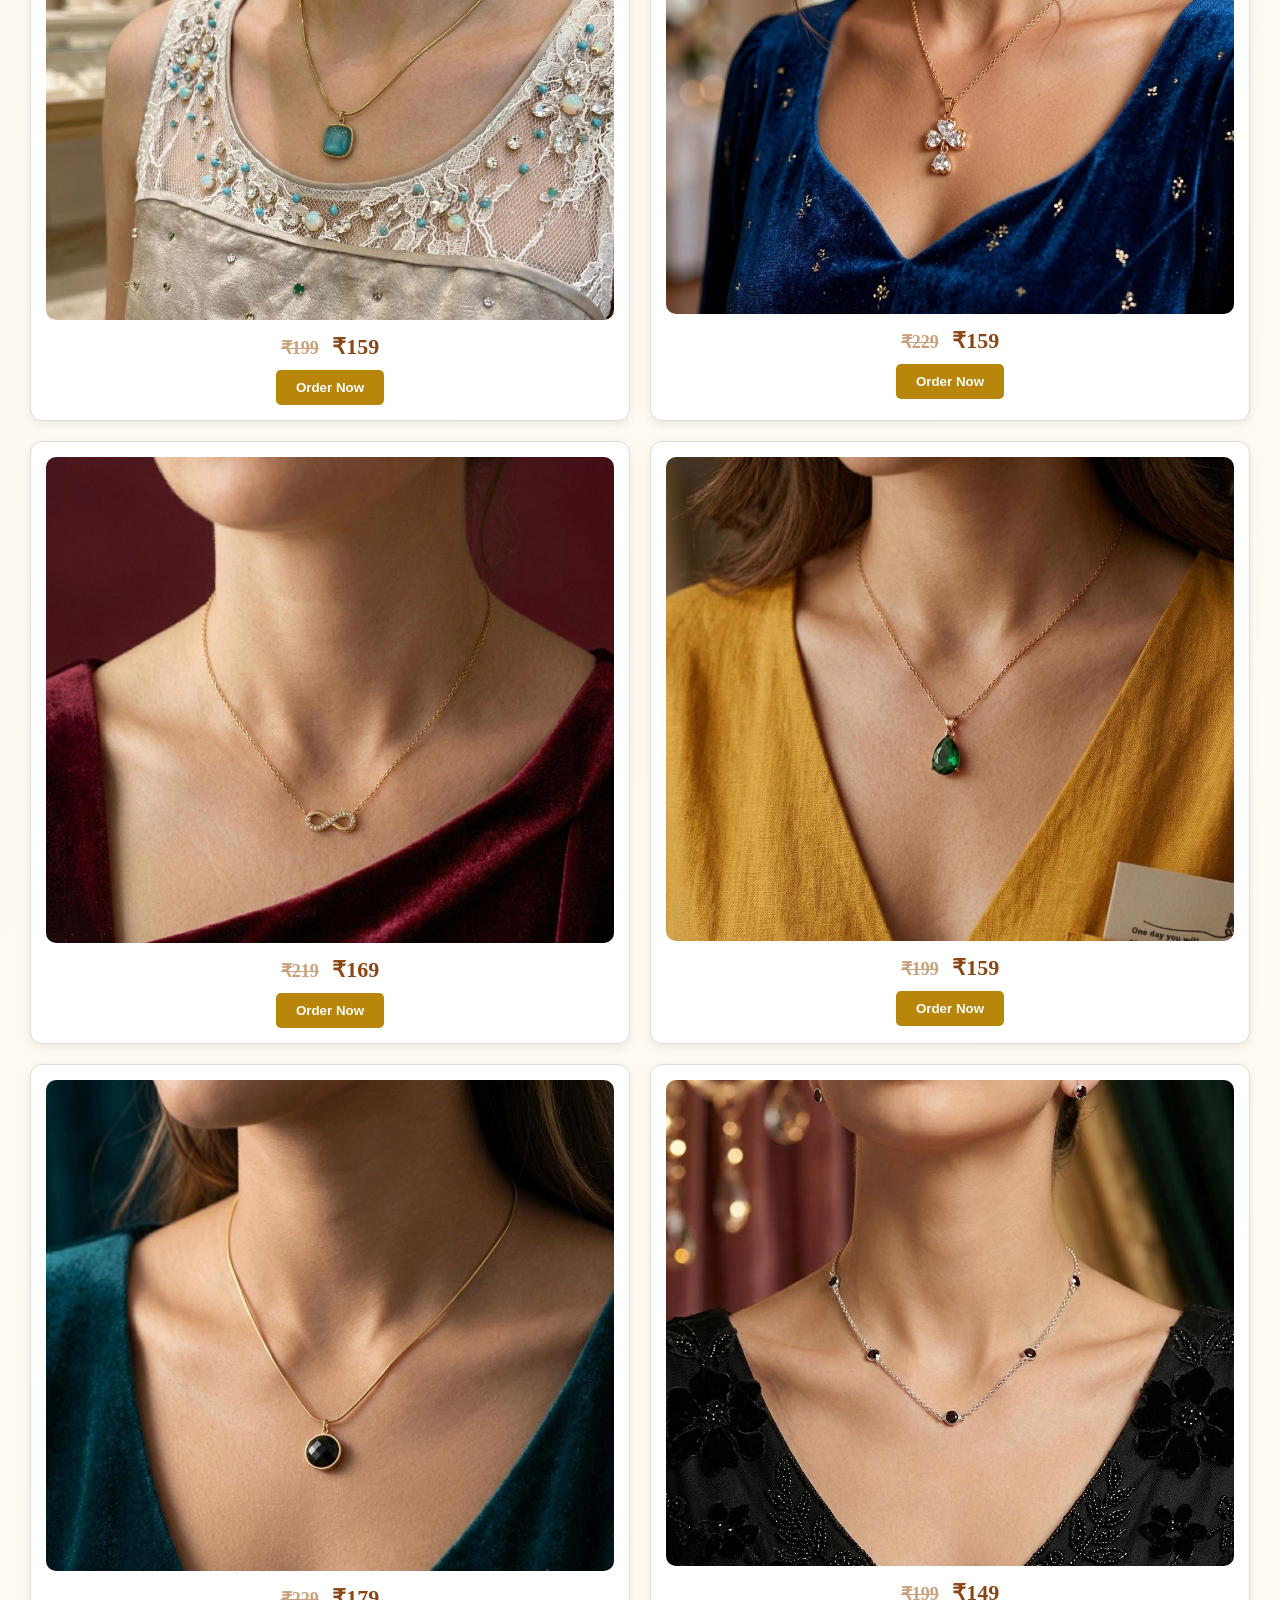
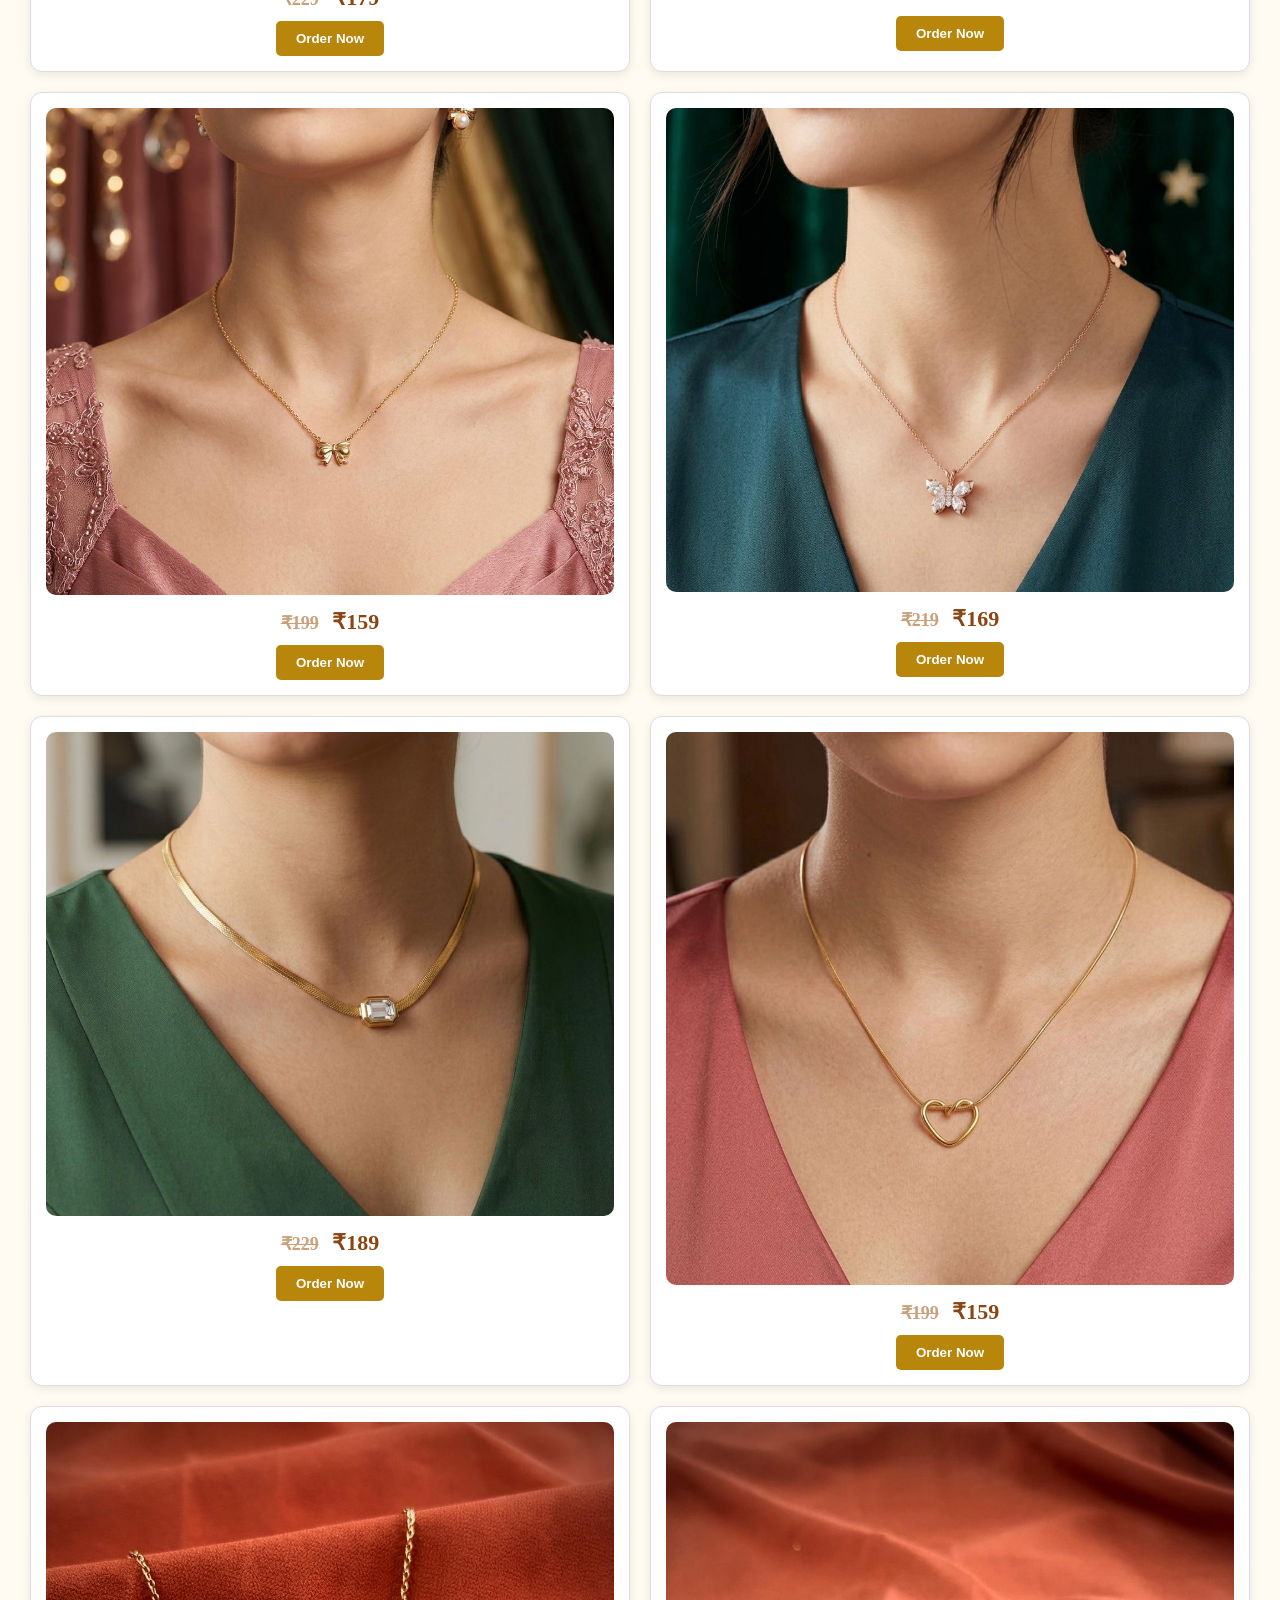
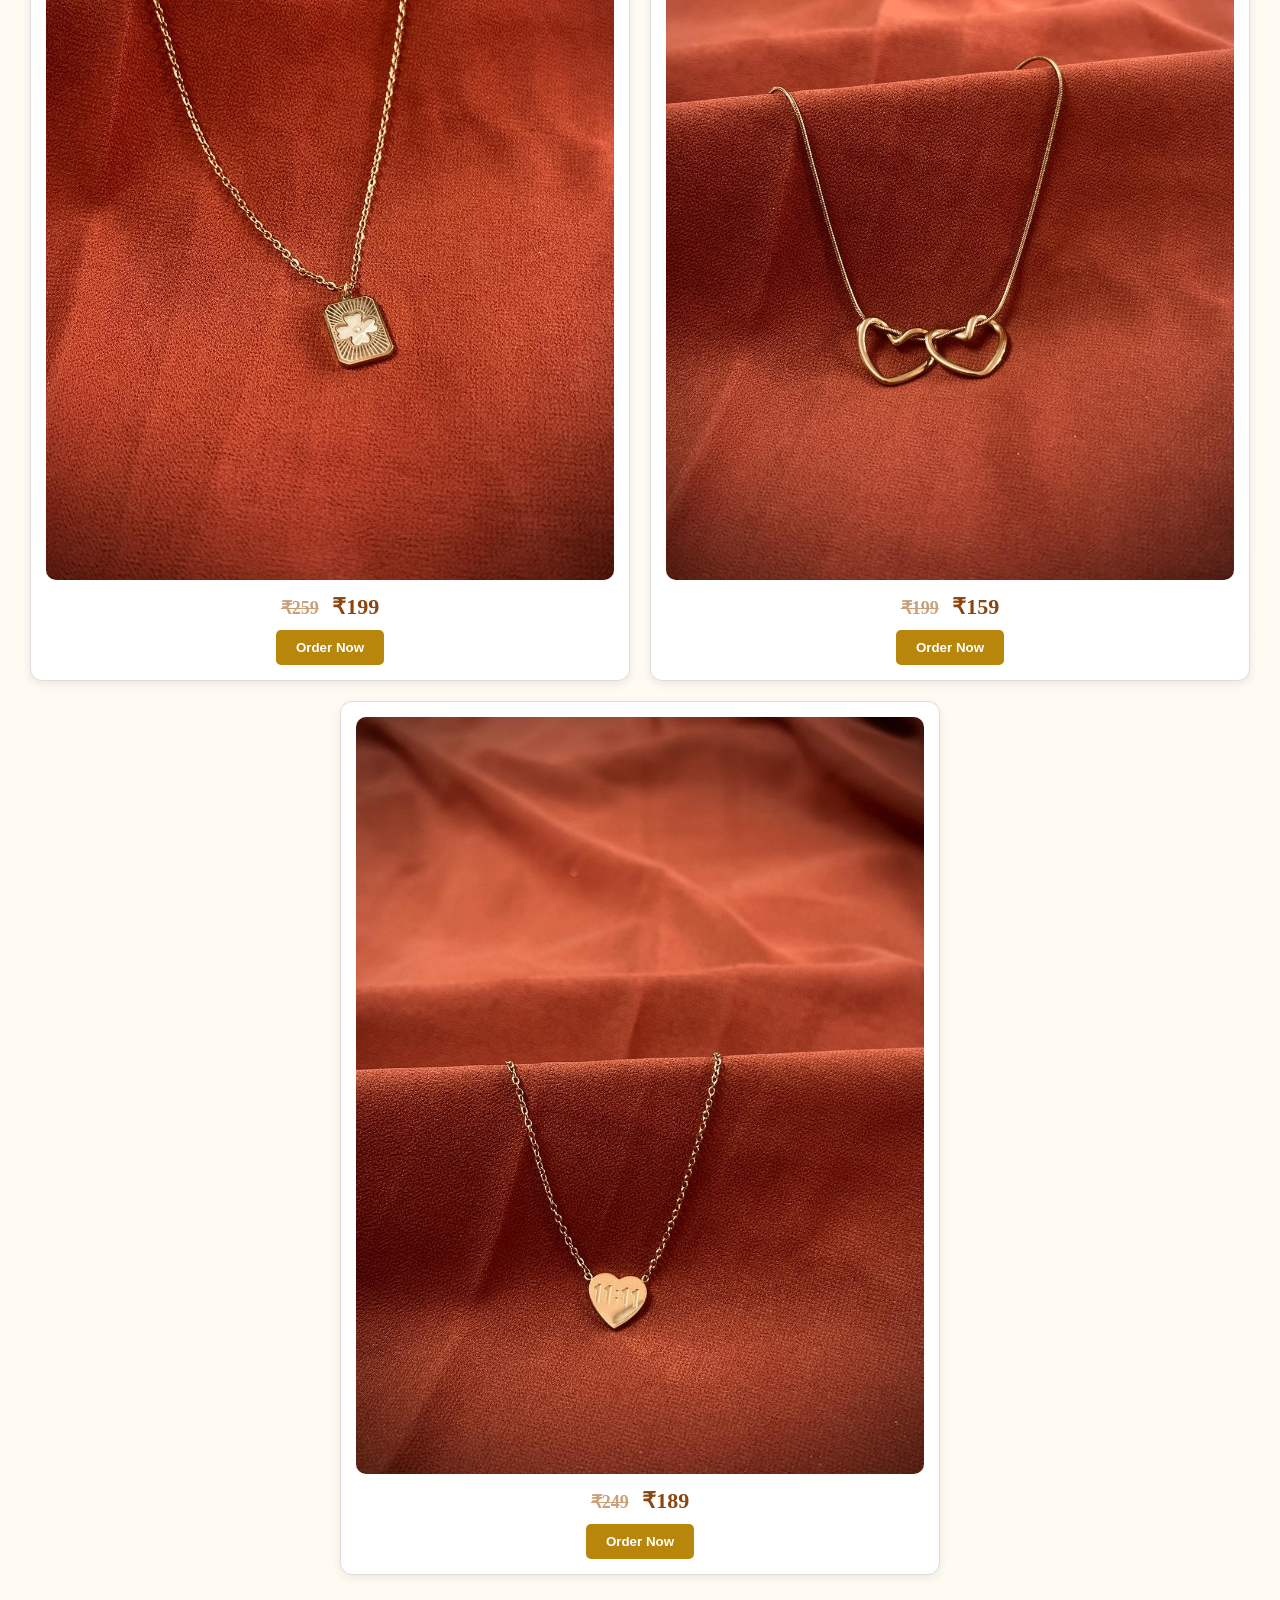
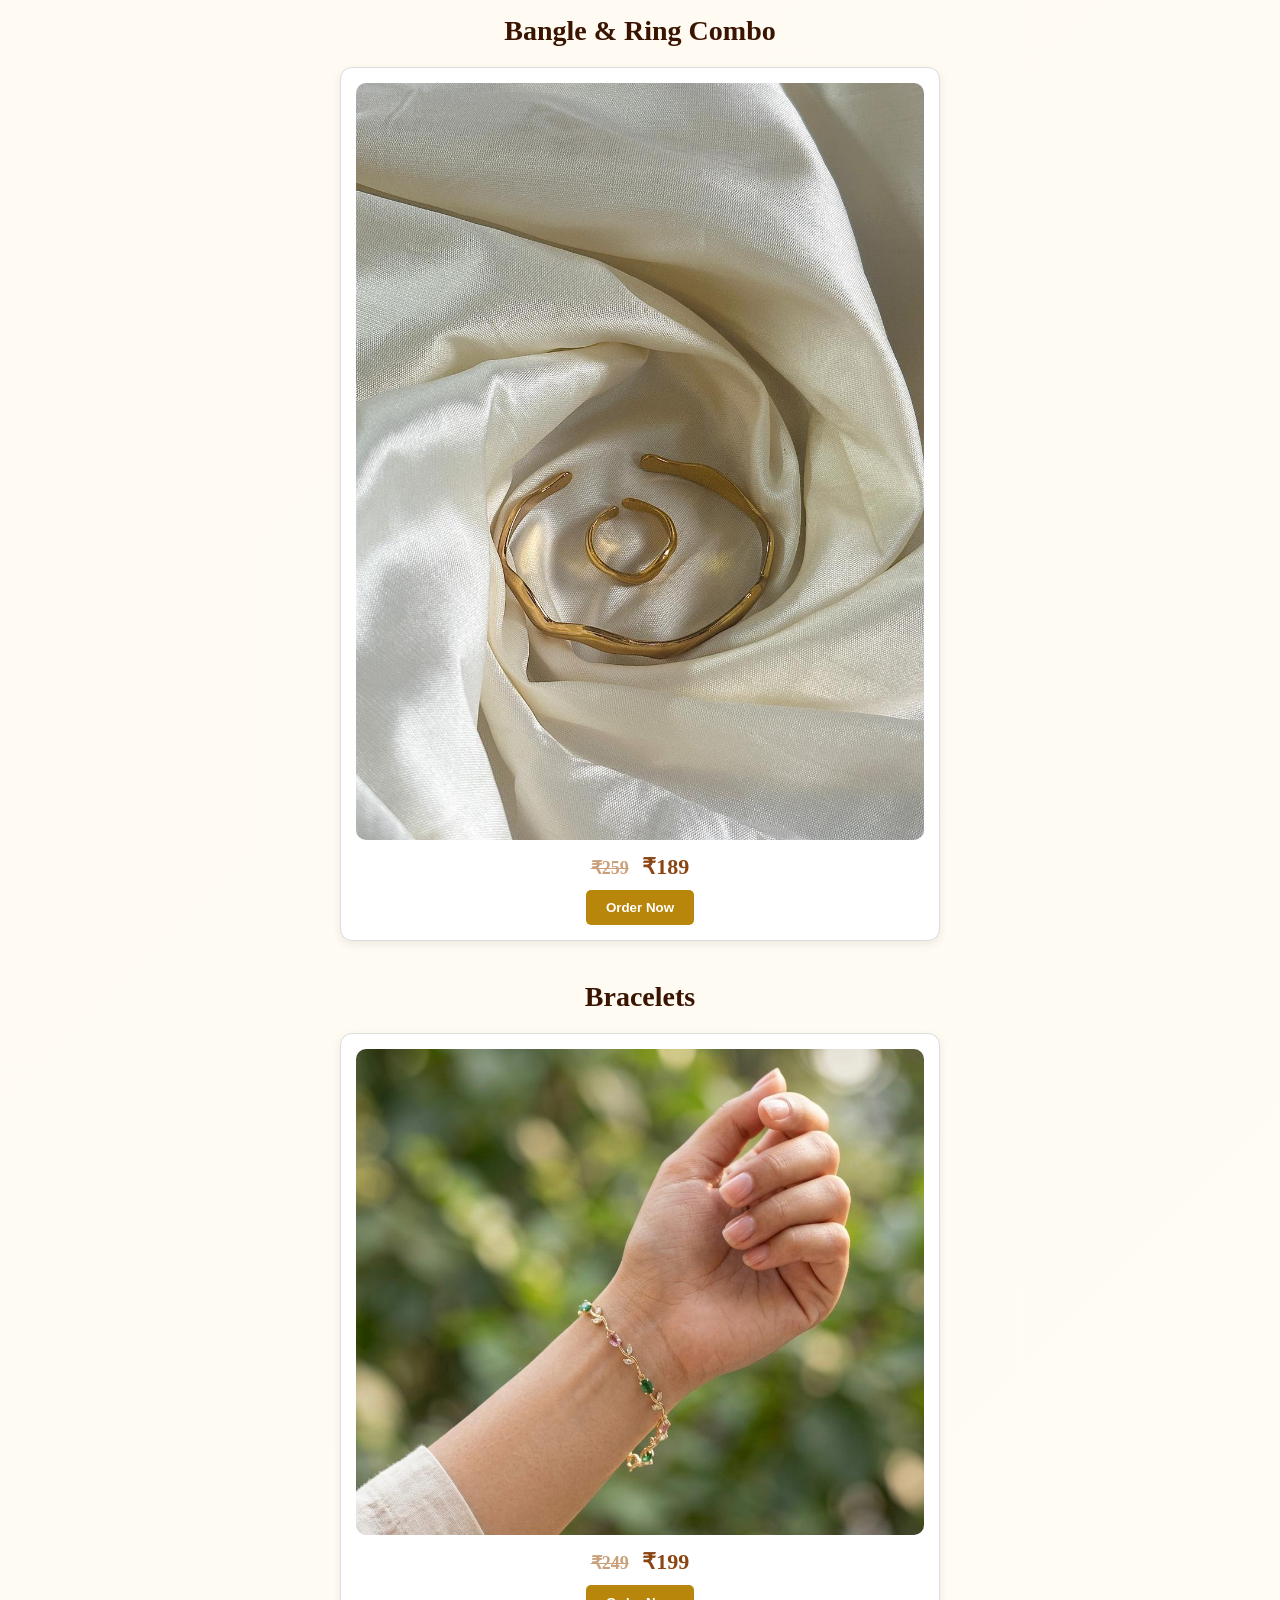
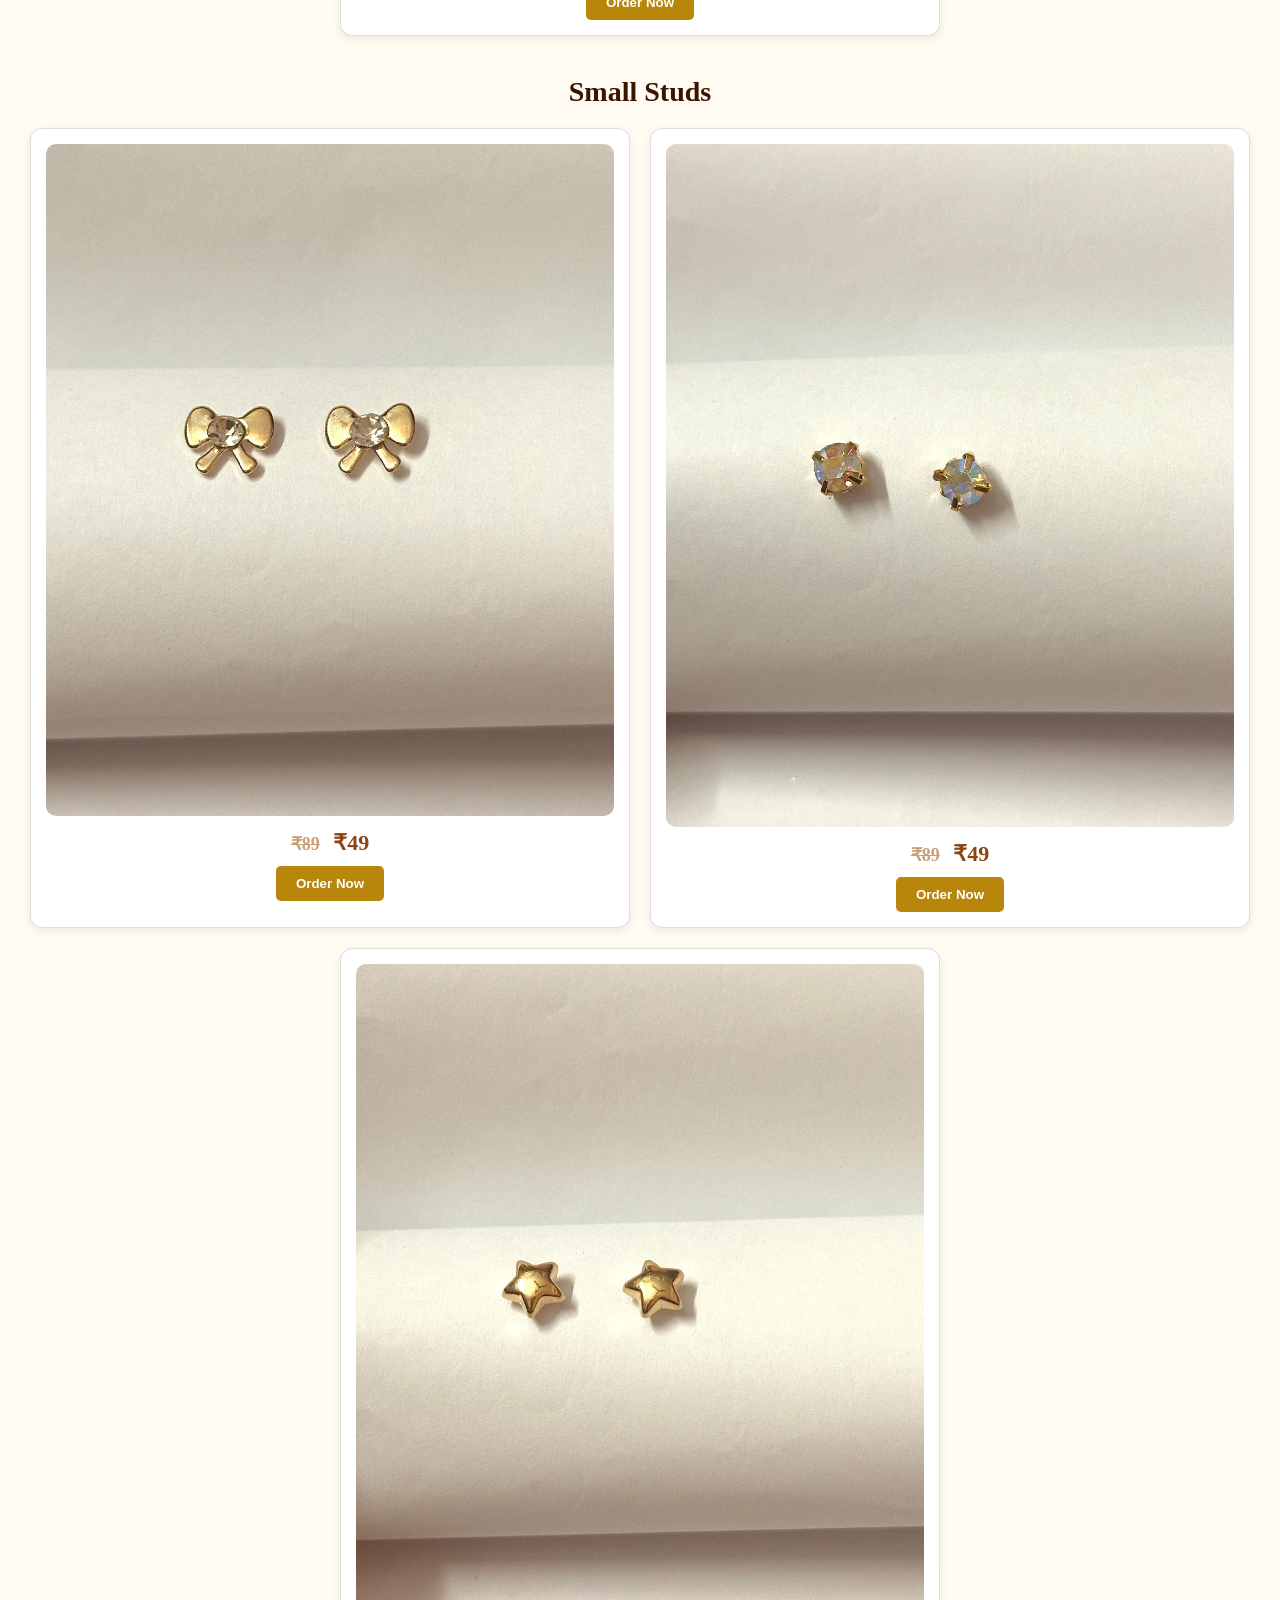
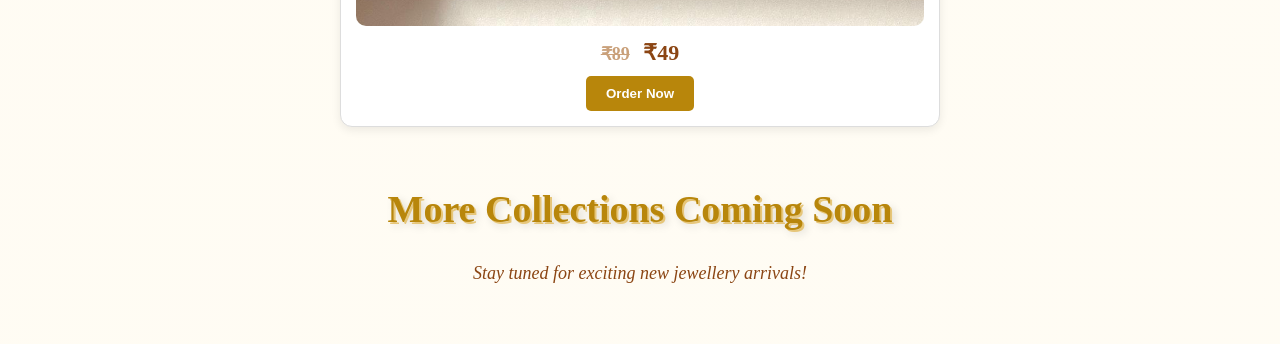
==== commit daf72857: "Add files via upload" ====
--- a/index.html
+++ b/index.html
@@ -262,5 +262,12 @@
     </div>
 
 </div>
+<h2 class="coming-soon">
+ More Collections Coming Soon 
+</h2>
+
+<p class="coming-text">
+Stay tuned for exciting new jewellery arrivals!
+</p>
 </body>
 </html>
--- a/style.css
+++ b/style.css
@@ -16,7 +16,6 @@
 }
 
 .brand-name{
-    font-family: "Bodoni MT", "Times New Roman", serif;
     font-size: 42px;
     color: #881e09;
     margin-bottom: 10px;
@@ -52,21 +51,24 @@
     margin-top: 40px;
     margin-bottom: 20px;
     clear: both;
-
-    font-family: "Bodoni MT", "Times New Roman", serif;
+    font-size: 28px;
     color: #3a1401;
-    font-size: 28px;
 }
 
+/* ===== PRODUCTS GRID FIX ===== */
 .products{
     display: flex;
     flex-wrap: wrap;
     justify-content: center;
     gap: 20px;
+    width: 100%;
 }
 
 .product{
-    width: 220px;
+    flex: 0 0 calc(50% - 20px);
+    max-width: calc(50% - 20px);
+    box-sizing: border-box;
+
     background: white;
     border: 1px solid #ddd;
     border-radius: 12px;
@@ -77,14 +79,14 @@
 .product img{
     width: 100%;
     border-radius: 10px;
+    transition: 0.3s;
 }
 
 .product img:hover{
     transform: scale(1.03);
-    transition: 0.3s;
 }
 
-/* Offer Price */
+/* Price */
 .product p{
     margin: 10px 0;
     font-size: 22px;
@@ -92,14 +94,13 @@
     color: #8b4513;
 }
 
-/* Original Price */
 .product del{
     color: #c9a07a;
     font-size: 18px;
-    font-weight: normal;
     margin-right: 8px;
 }
 
+/* Button */
 button{
     background: #b8860b;
     color: white;
@@ -108,17 +109,18 @@
     border-radius: 5px;
     cursor: pointer;
     font-weight: bold;
-    font-family: "Bodoni MT", "Times New Roman", serif;
+    transition: 0.3s;
 }
 
 button:hover{
     background: #9c7209;
 }
 
+/* ===== RESPONSIVE ===== */
 @media (max-width: 768px){
     .product{
-        width: 45%;
-        padding: 10px;
+        flex: 0 0 calc(50% - 10px);
+        max-width: calc(50% - 10px);
     }
 
     .brand-name{
@@ -132,4 +134,43 @@
     .since{
         font-size: 16px;
     }
+}
+
+@media (max-width: 480px){
+    .product{
+        flex: 0 0 100%;
+        max-width: 100%;
+    }
+}
+.coming-soon{
+    font-family: "Bodoni MT", serif;
+    font-size: 38px;
+    color: #b8860b;
+    margin-top: 60px;
+    text-shadow:
+        2px 2px 0px #e6c67a,
+        4px 4px 8px rgba(0,0,0,0.15);
+    animation: glow 2s ease-in-out infinite alternate;
+}
+
+.coming-text{
+    font-size: 18px;
+    color: #8b4513;
+    margin-top: 10px;
+    margin-bottom: 40px;
+    font-style: italic;
+}
+
+@keyframes glow{
+    from{
+        text-shadow:
+            2px 2px 0px #e6c67a,
+            4px 4px 8px rgba(0,0,0,0.15);
+    }
+
+    to{
+        text-shadow:
+            2px 2px 0px #f5deb3,
+            0px 0px 15px rgba(184,134,11,0.5);
+    }
 }
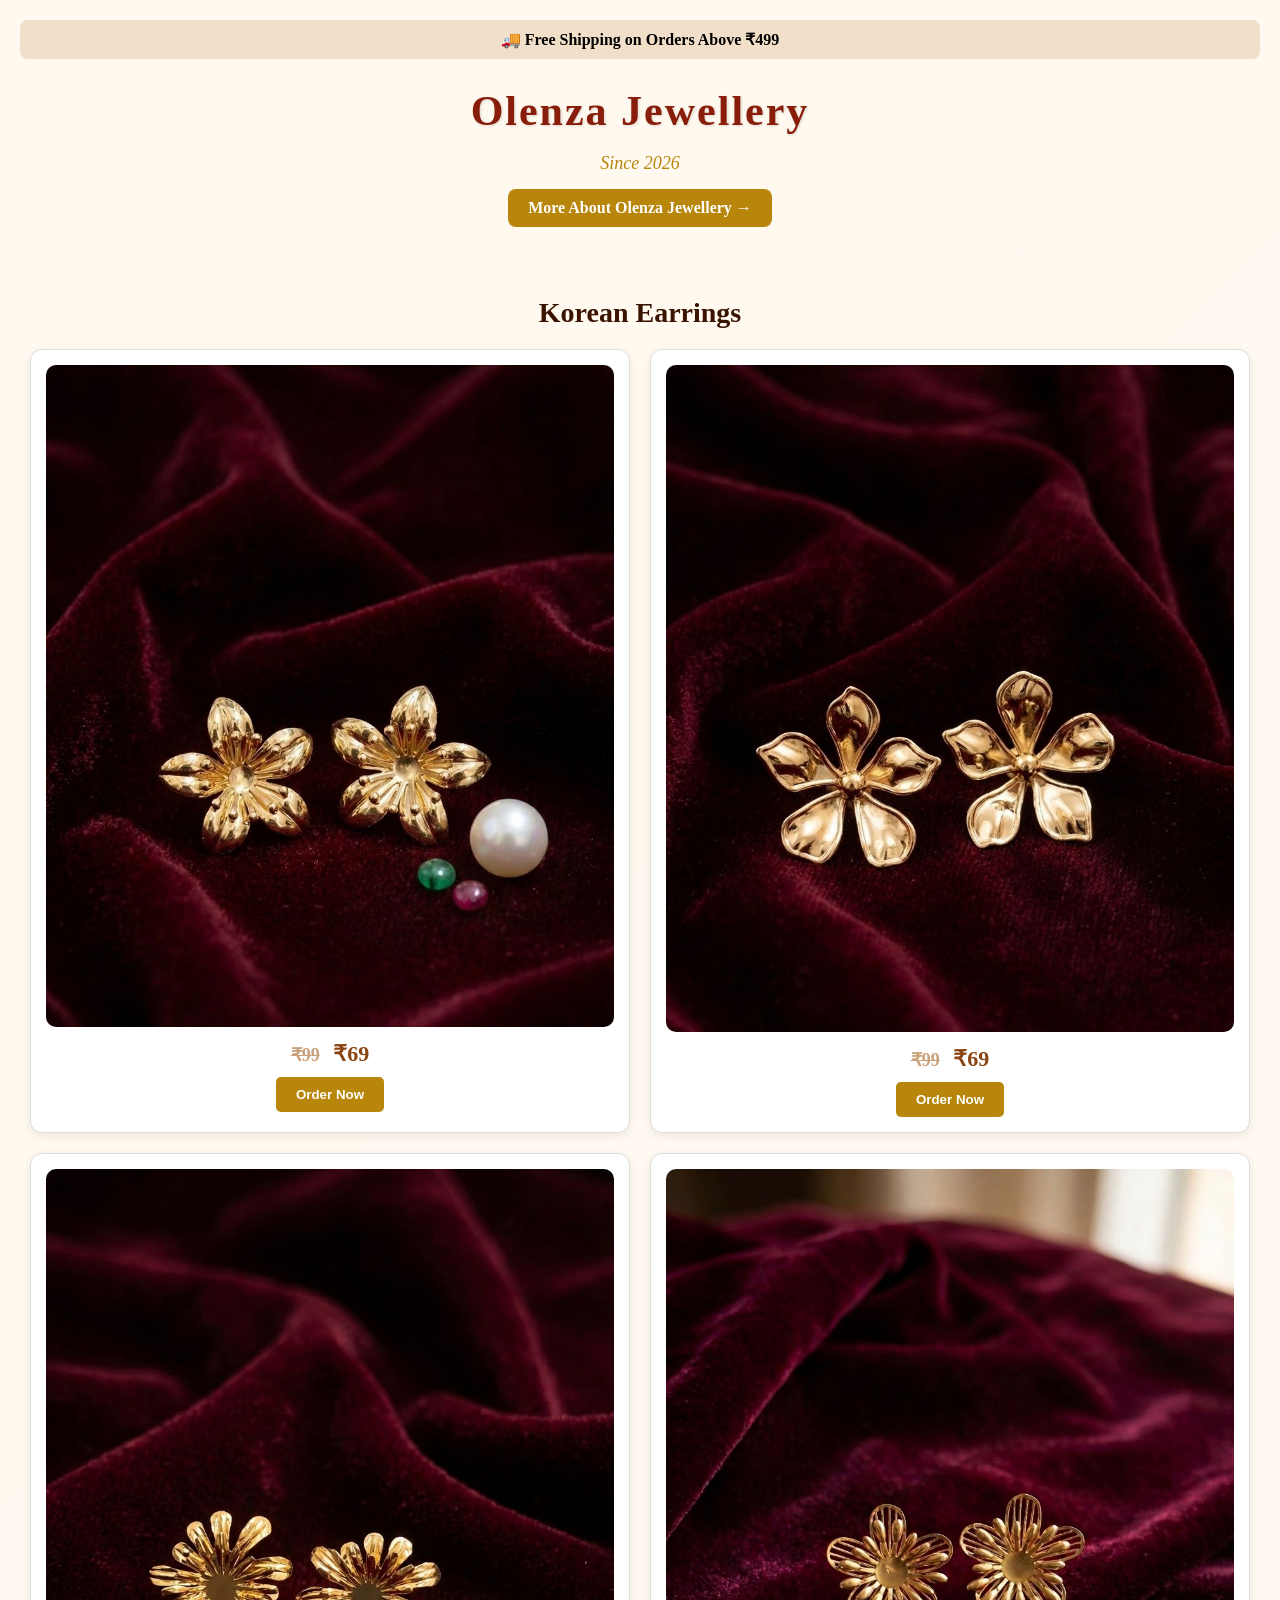
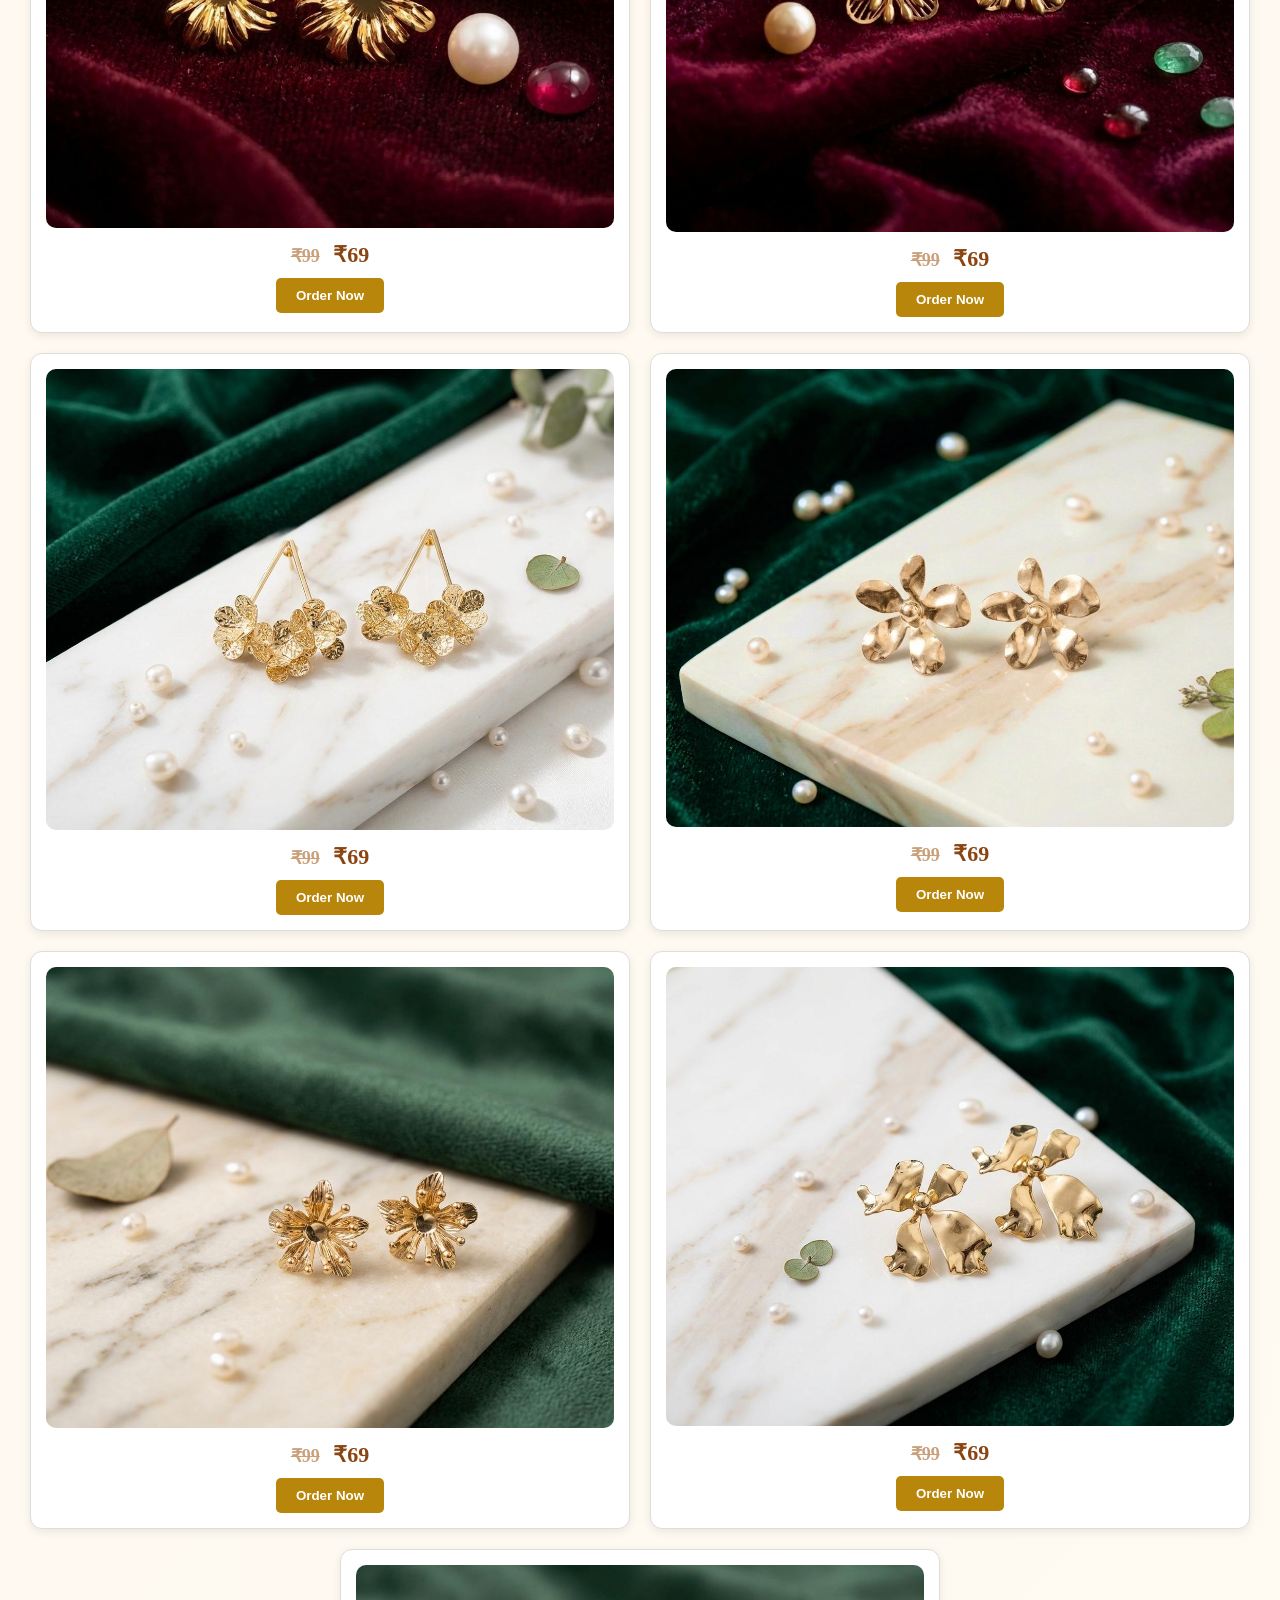
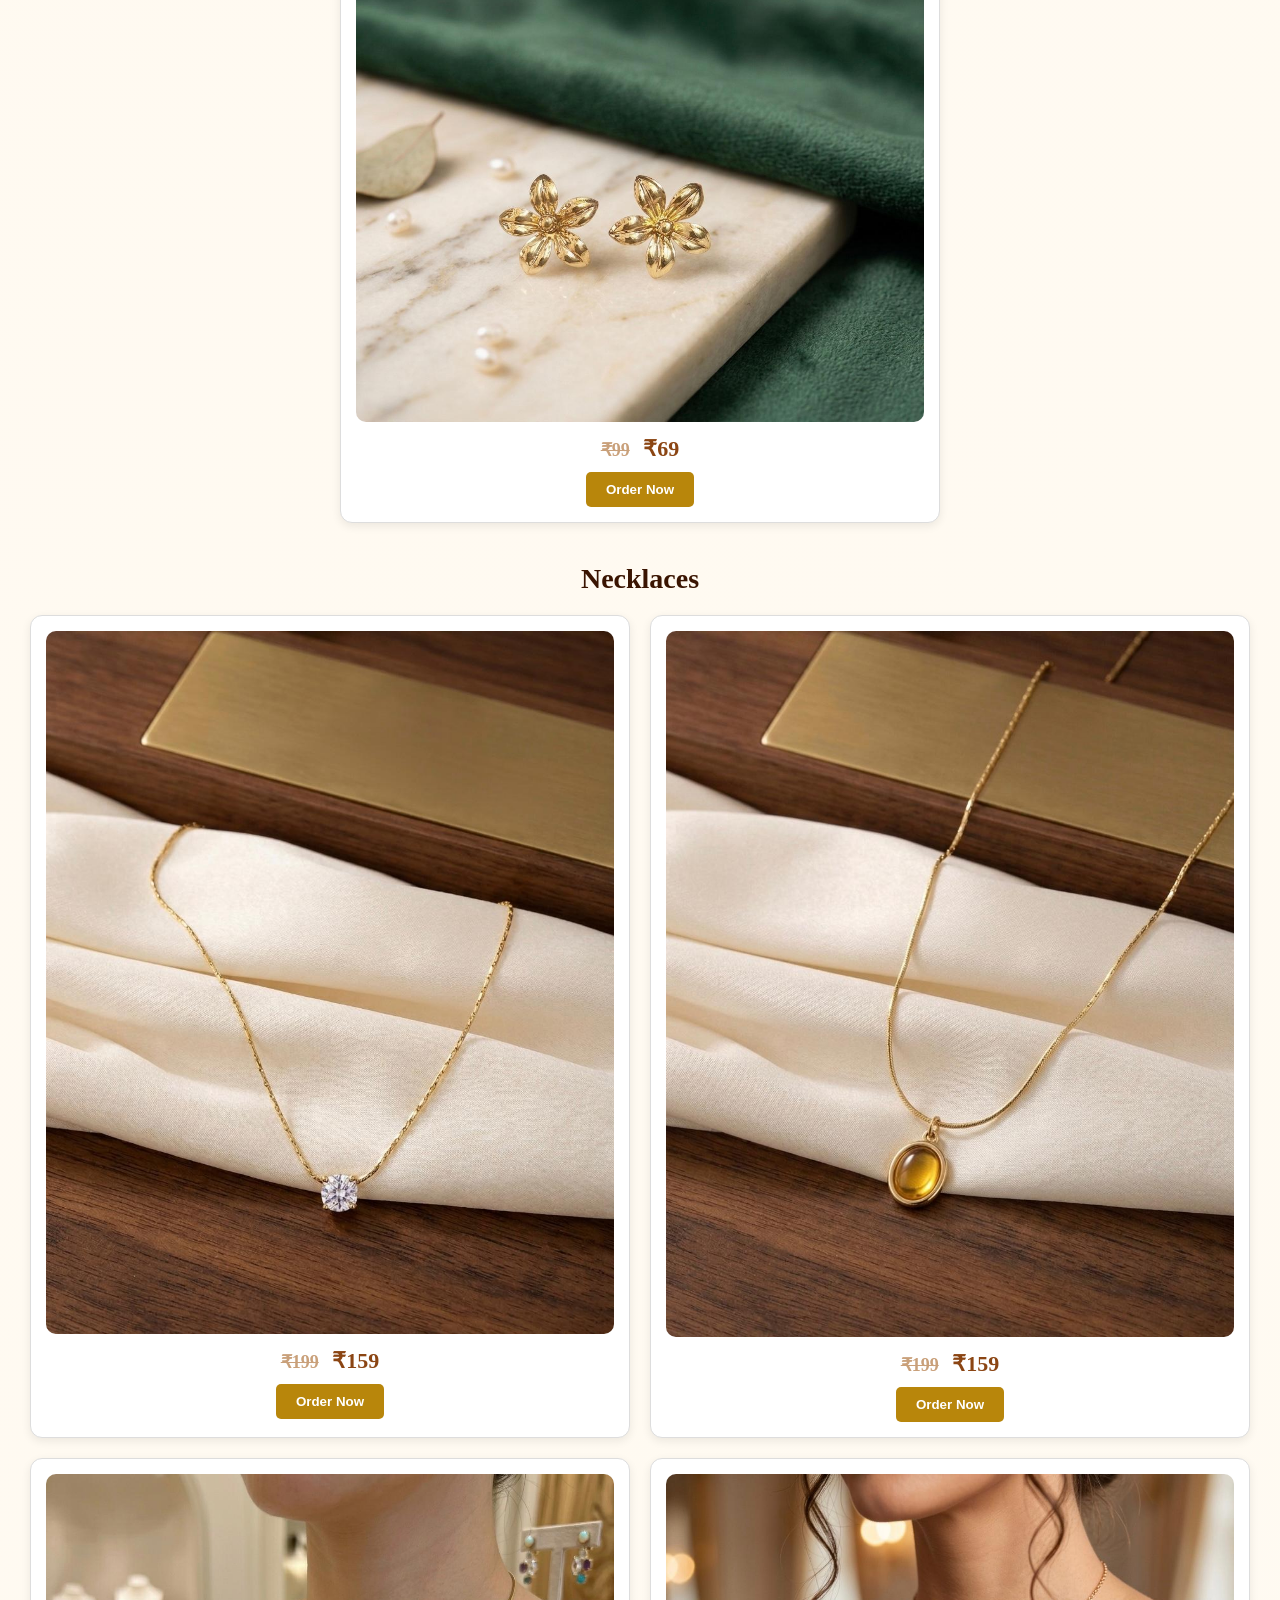
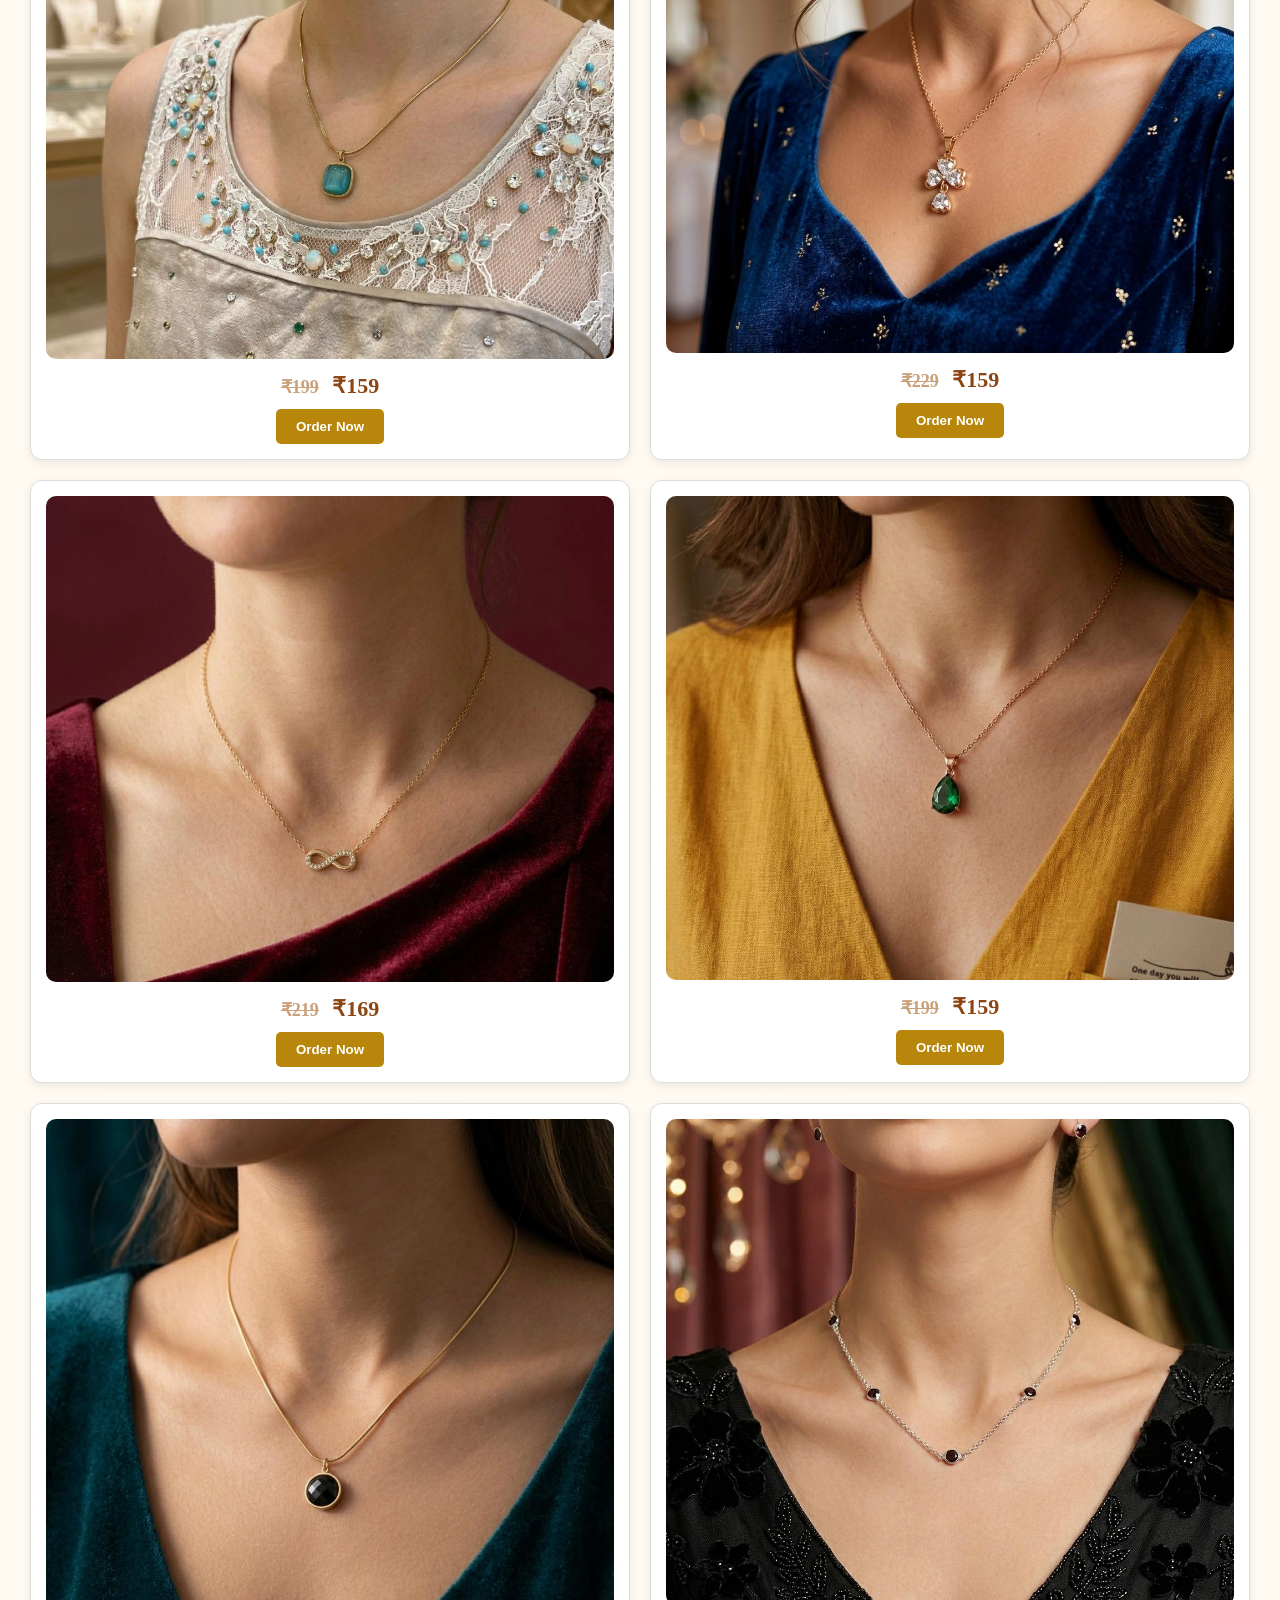
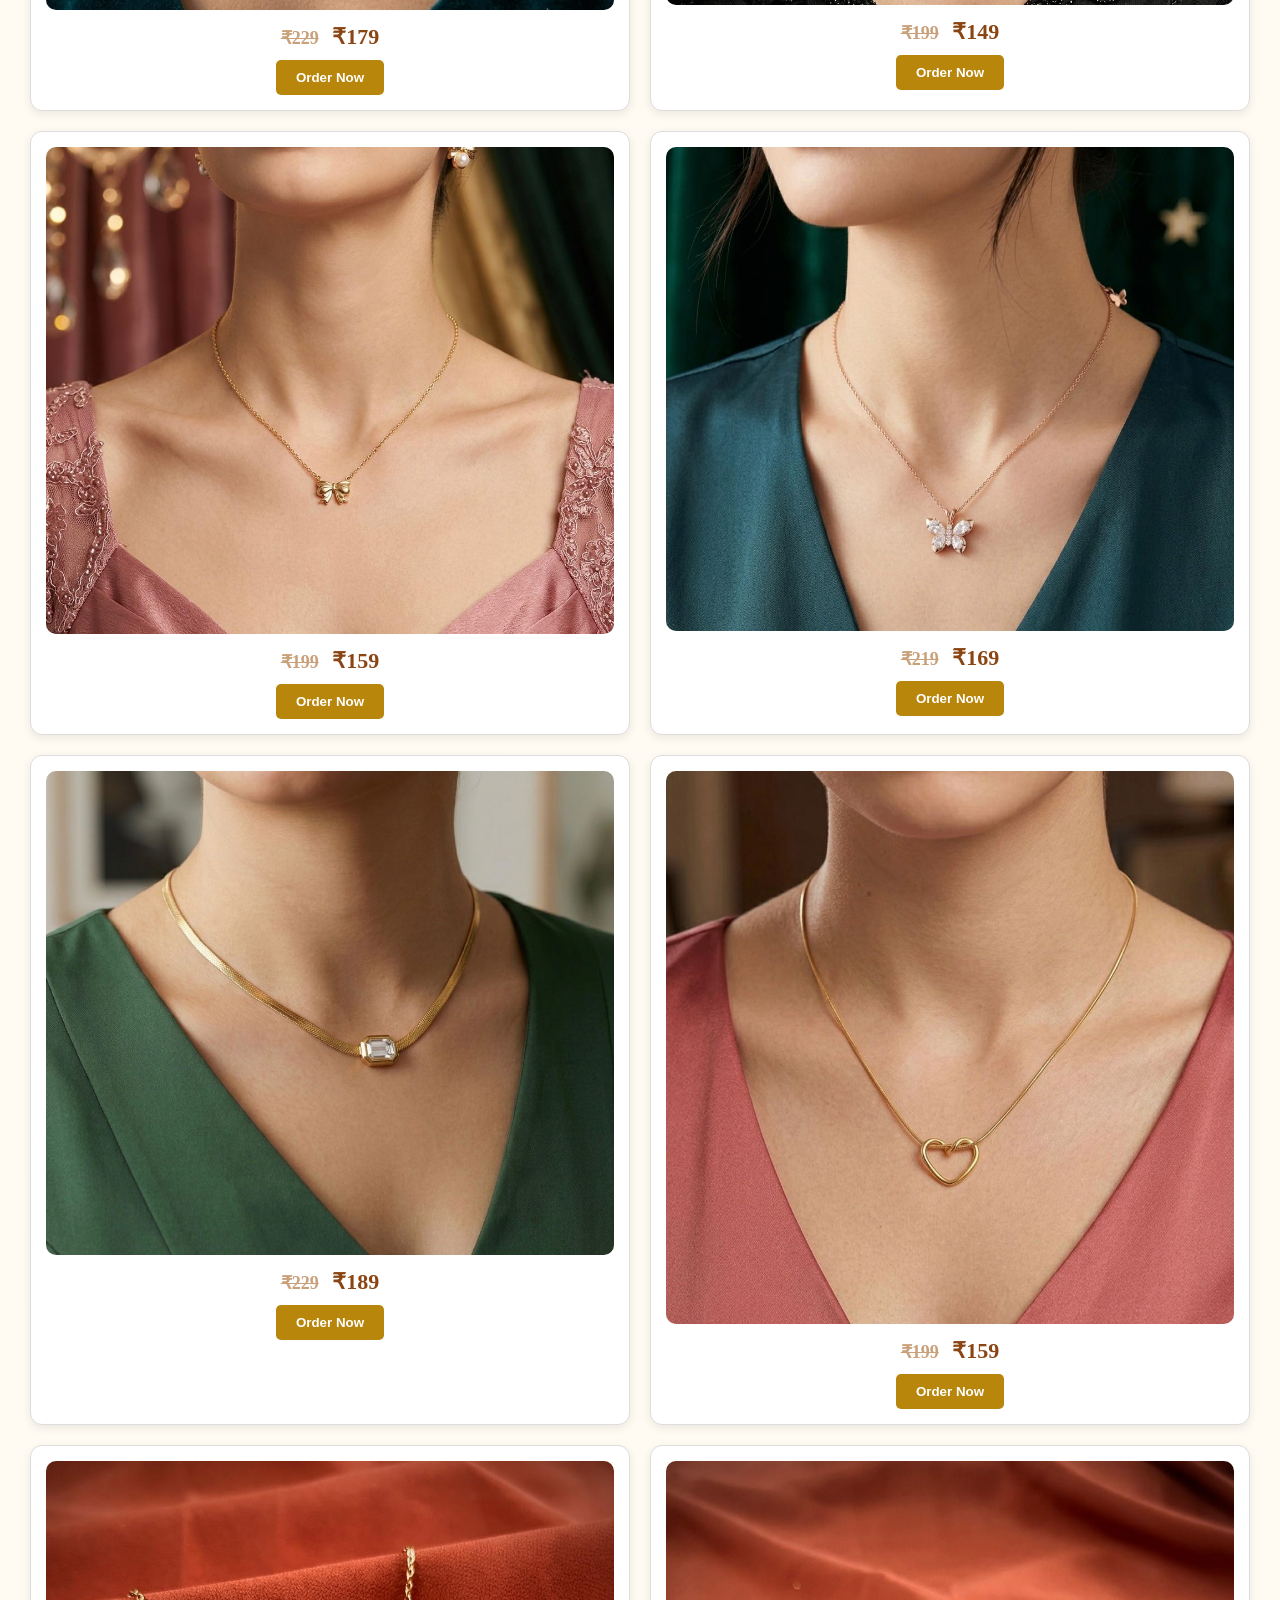
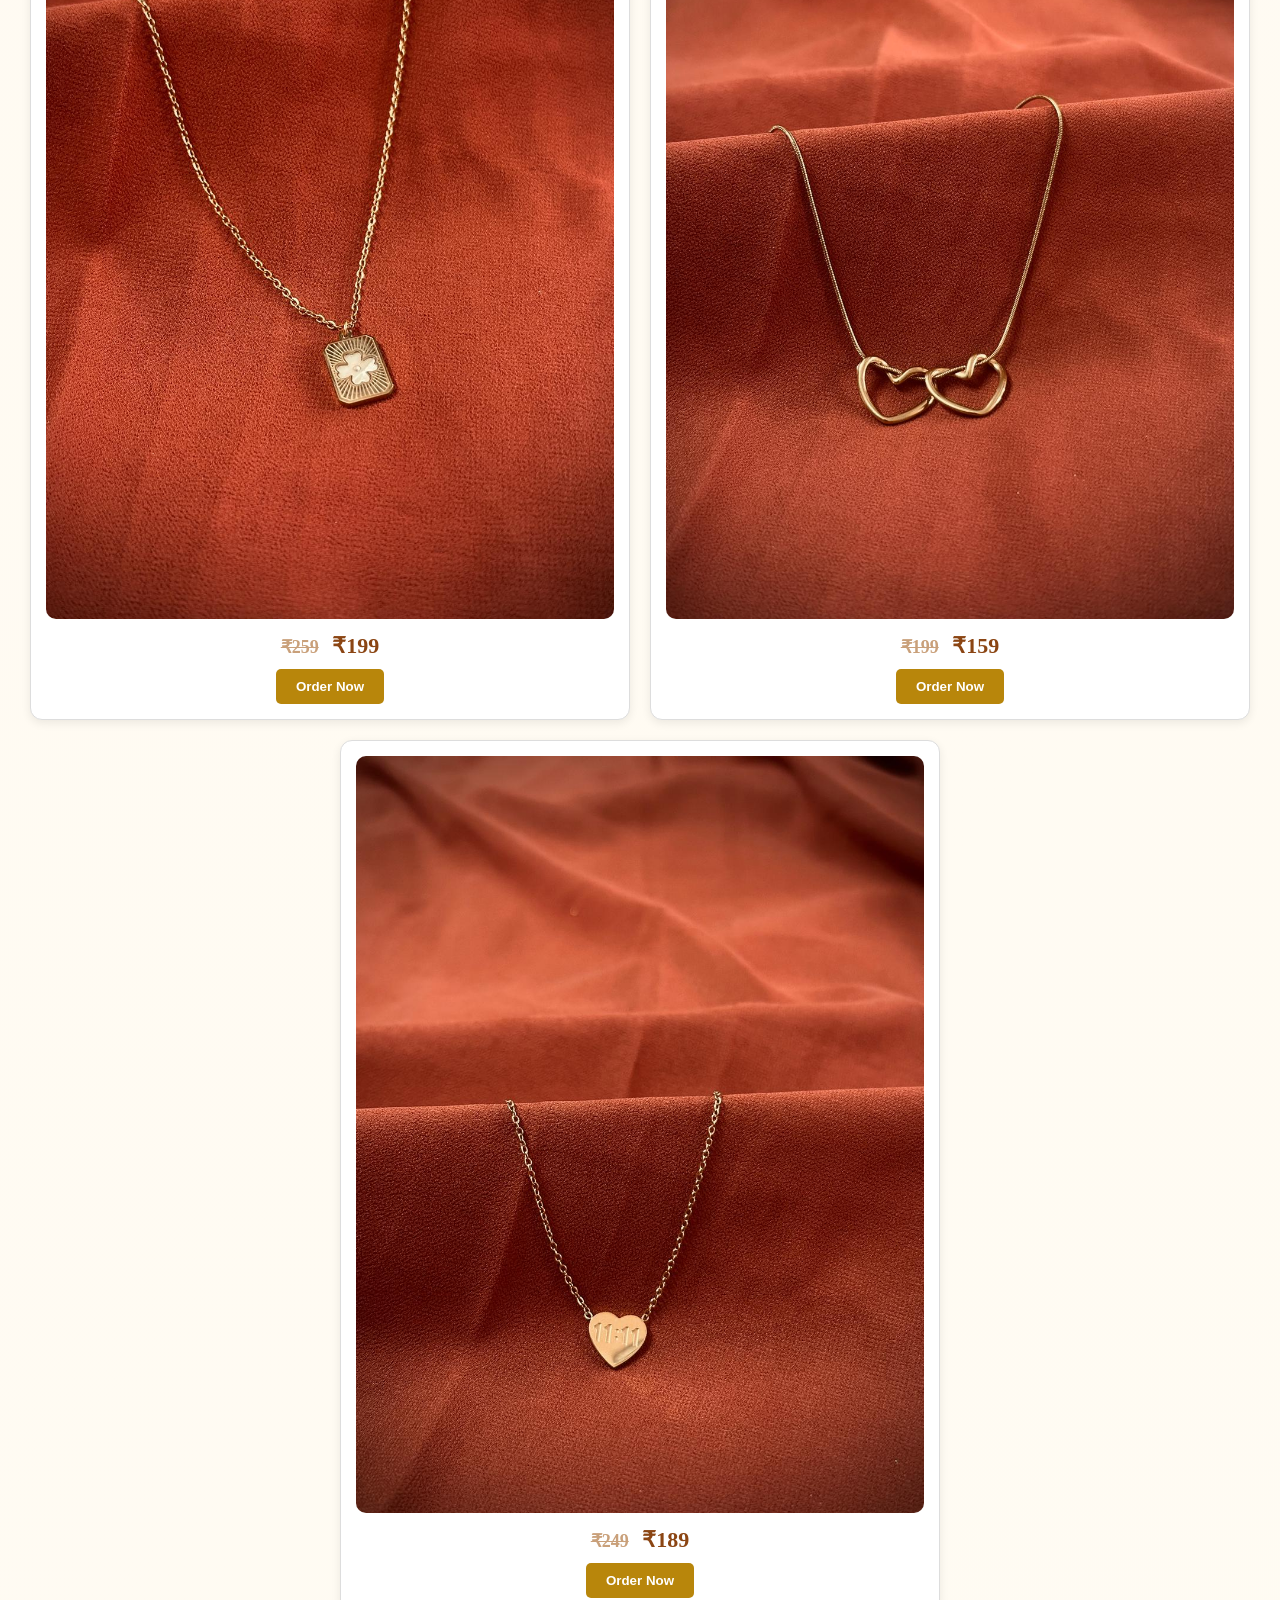
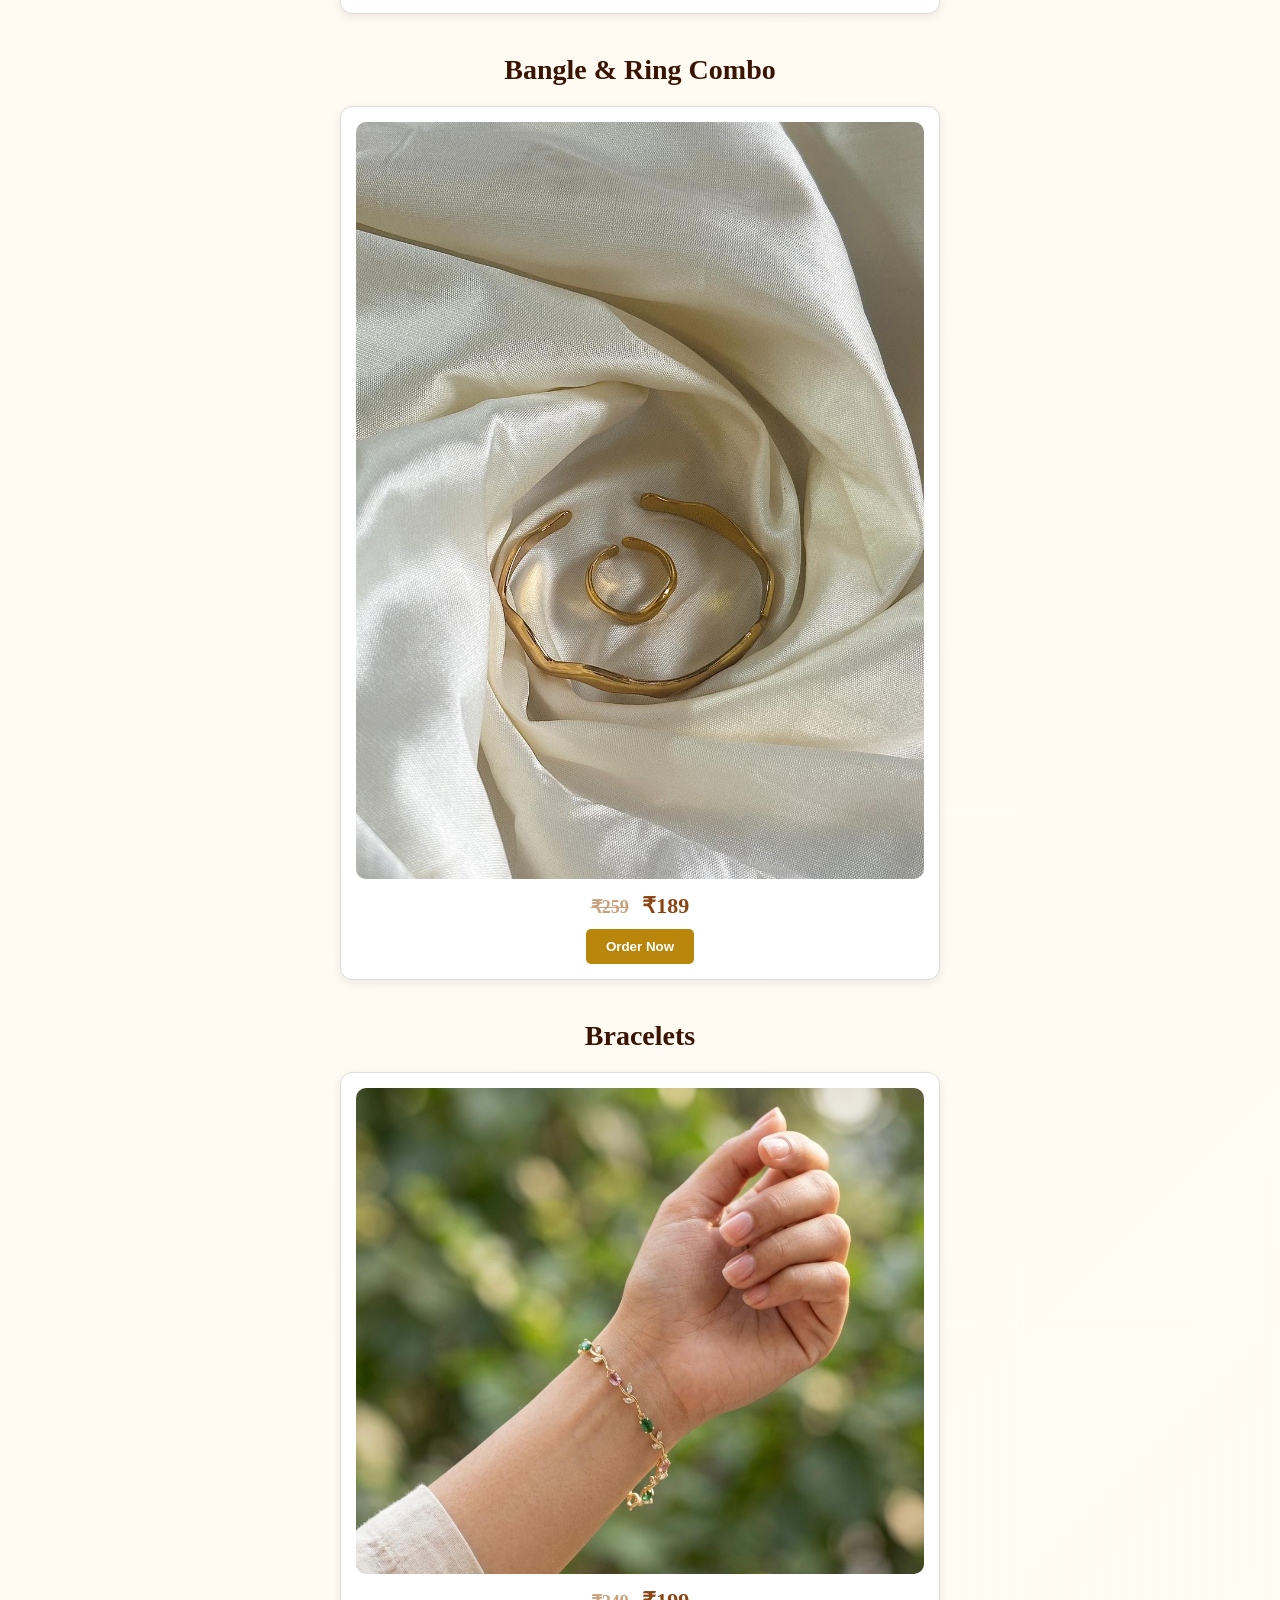
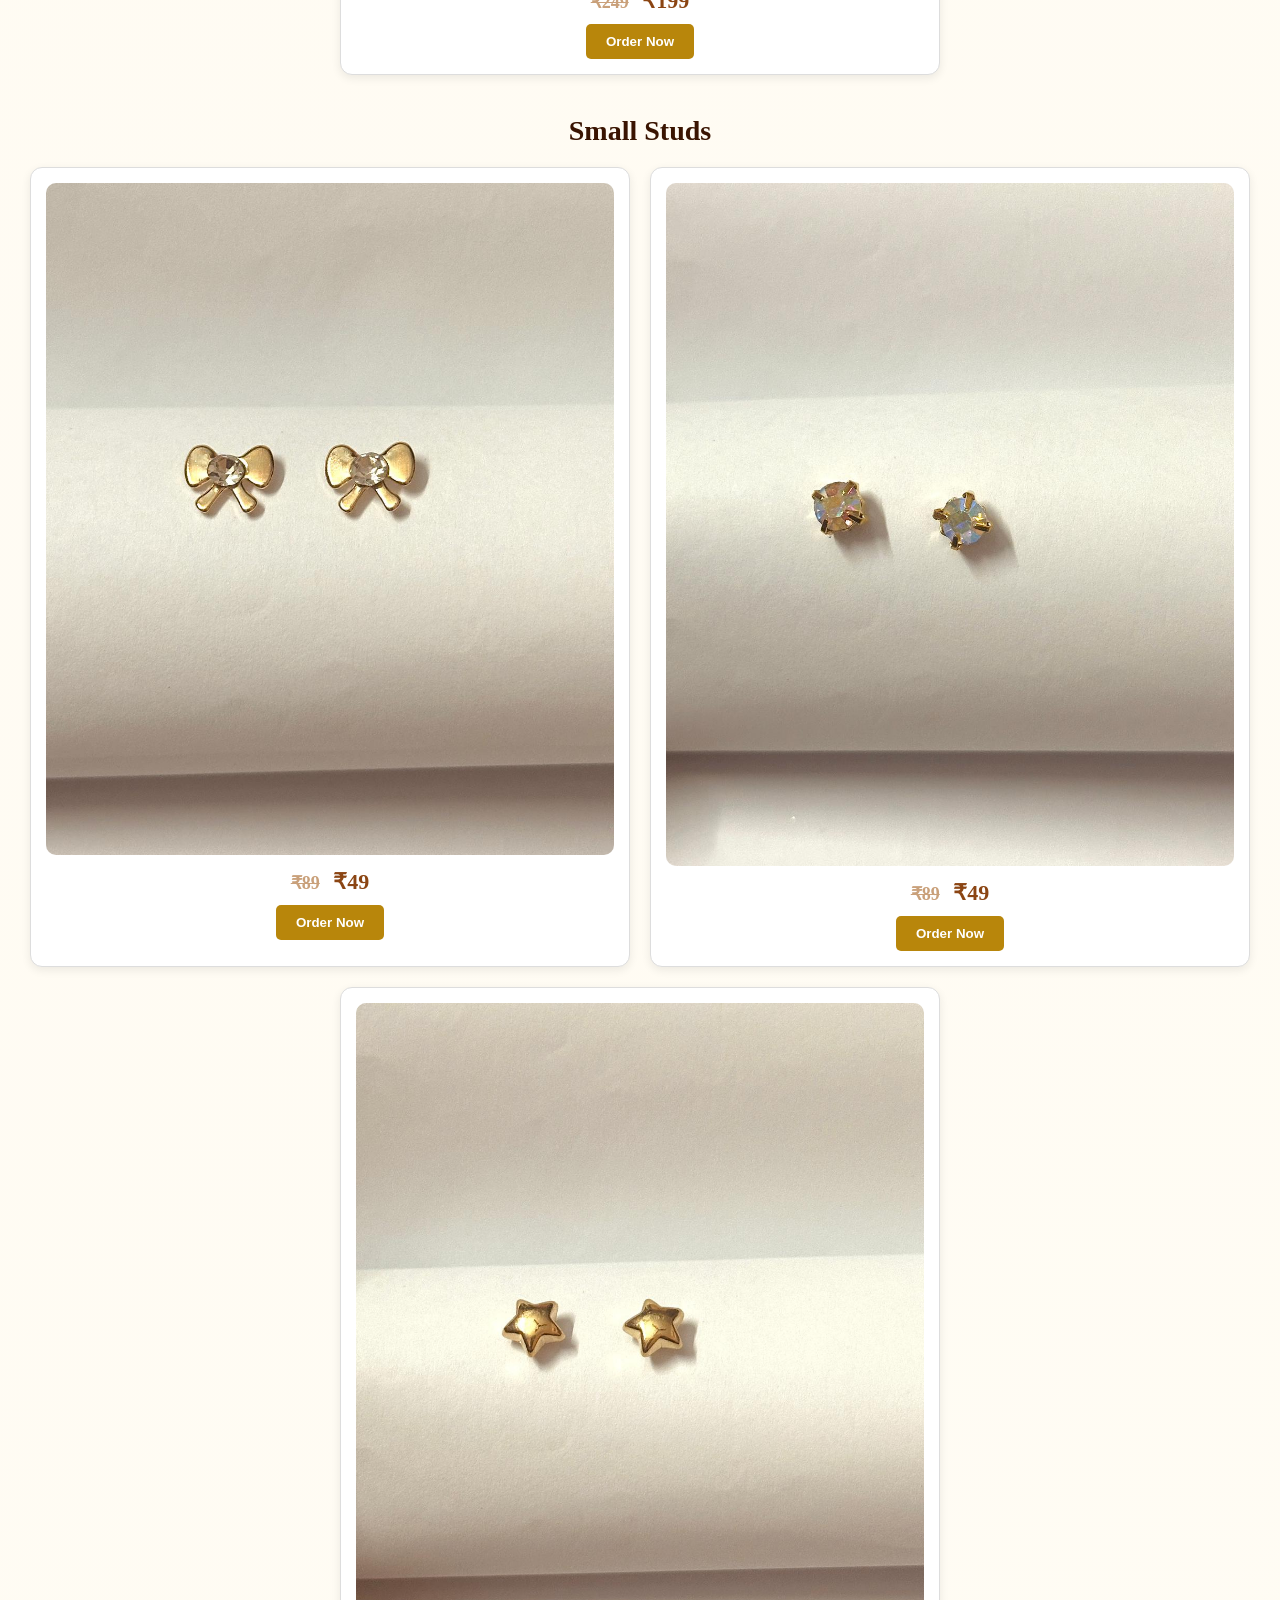
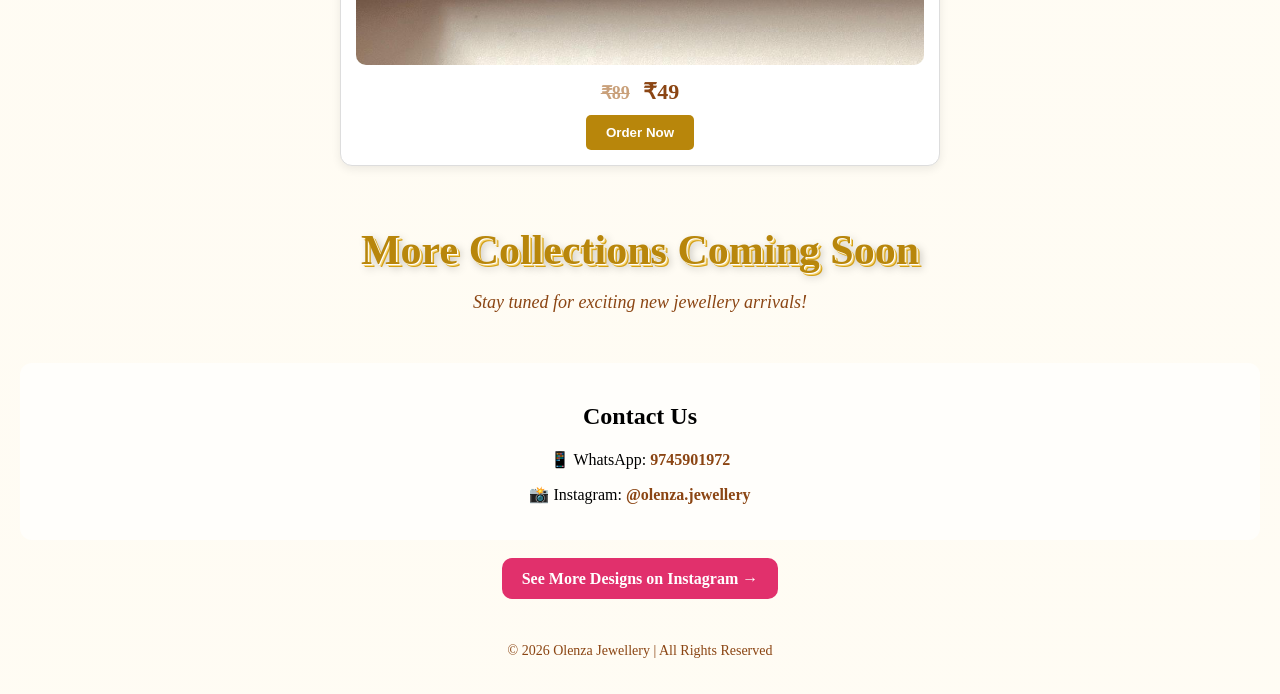
==== commit 23785df6: "Add files via upload" ====
--- a/index.html
+++ b/index.html
@@ -5,6 +5,11 @@
     <link rel="stylesheet" href="style.css">
 </head>
 <body>
+    <div class="shipping-banner">
+🚚 Free Shipping on Orders Above ₹499
+</div>
+
+
     <h1 class="brand-name">Olenza Jewellery</h1>
     <p class="since">Since 2026 </p>
 
@@ -269,5 +274,32 @@
 <p class="coming-text">
 Stay tuned for exciting new jewellery arrivals!
 </p>
+<div class="contact-section">
+<h2>Contact Us</h2>
+
+<p>
+📱 WhatsApp:
+<a href="https://wa.me/919745901972" target="_blank">
+9745901972
+</a>
+</p>
+
+<p>
+📸 Instagram:
+<a href="https://www.instagram.com/olenza.jewellery?igsh=MTZvbjV0ZjNiaGFxOQ%3D%3D&utm_source=qr" target="_blank">
+@olenza.jewellery
+</a>
+</p>
+</div>
+
+<div class="instagram-gallery">
+<a href="https://www.instagram.com/olenza.jewellery?igsh=MTZvbjV0ZjNiaGFxOQ%3D%3D&utm_source=qr" target="_blank">
+ See More Designs on Instagram →
+</a>
+</div>
+
+<footer>
+© 2026 Olenza Jewellery | All Rights Reserved
+</footer>
 </body>
 </html>
--- a/style.css
+++ b/style.css
@@ -153,24 +153,77 @@
     animation: glow 2s ease-in-out infinite alternate;
 }
 
+.coming-soon{
+    font-family: "Bodoni MT", serif;
+    font-size: 42px;
+    font-weight: bold;
+    color: #b8860b;
+    margin-top: 60px;
+    margin-bottom: 15px;
+
+    text-shadow:
+        1px 1px 0 #fff,
+        2px 2px 0 #f7d77a,
+        3px 3px 0 #d4a017,
+        4px 4px 8px rgba(0,0,0,0.25);
+
+    animation: glow 2s infinite alternate;
+}
+
 .coming-text{
     font-size: 18px;
     color: #8b4513;
-    margin-top: 10px;
-    margin-bottom: 40px;
     font-style: italic;
 }
 
 @keyframes glow{
     from{
-        text-shadow:
-            2px 2px 0px #e6c67a,
-            4px 4px 8px rgba(0,0,0,0.15);
-    }
-
+        transform: scale(1);
+    }
     to{
-        text-shadow:
-            2px 2px 0px #f5deb3,
-            0px 0px 15px rgba(184,134,11,0.5);
-    }
+        transform: scale(1.05);
+    }
+}
+.shipping-banner{
+    background: #f1dfca;
+    color: rgb(0, 0, 0);
+    padding: 10px;
+    font-weight: bold;
+    margin-bottom: 15px;
+    border-radius: 8px;
+}
+
+
+
+.contact-section{
+    margin-top: 50px;
+    padding: 20px;
+    background: rgba(255,255,255,0.7);
+    border-radius: 12px;
+}
+
+.contact-section a{
+    color: #8b4513;
+    text-decoration: none;
+    font-weight: bold;
+}
+
+.instagram-gallery{
+    margin-top: 30px;
+}
+
+.instagram-gallery a{
+    text-decoration: none;
+    color: white;
+    background: #e1306c;
+    padding: 12px 20px;
+    border-radius: 10px;
+    font-weight: bold;
+}
+
+footer{
+    margin-top: 40px;
+    padding: 15px;
+    color: #8b4513;
+    font-size: 14px;
 }
